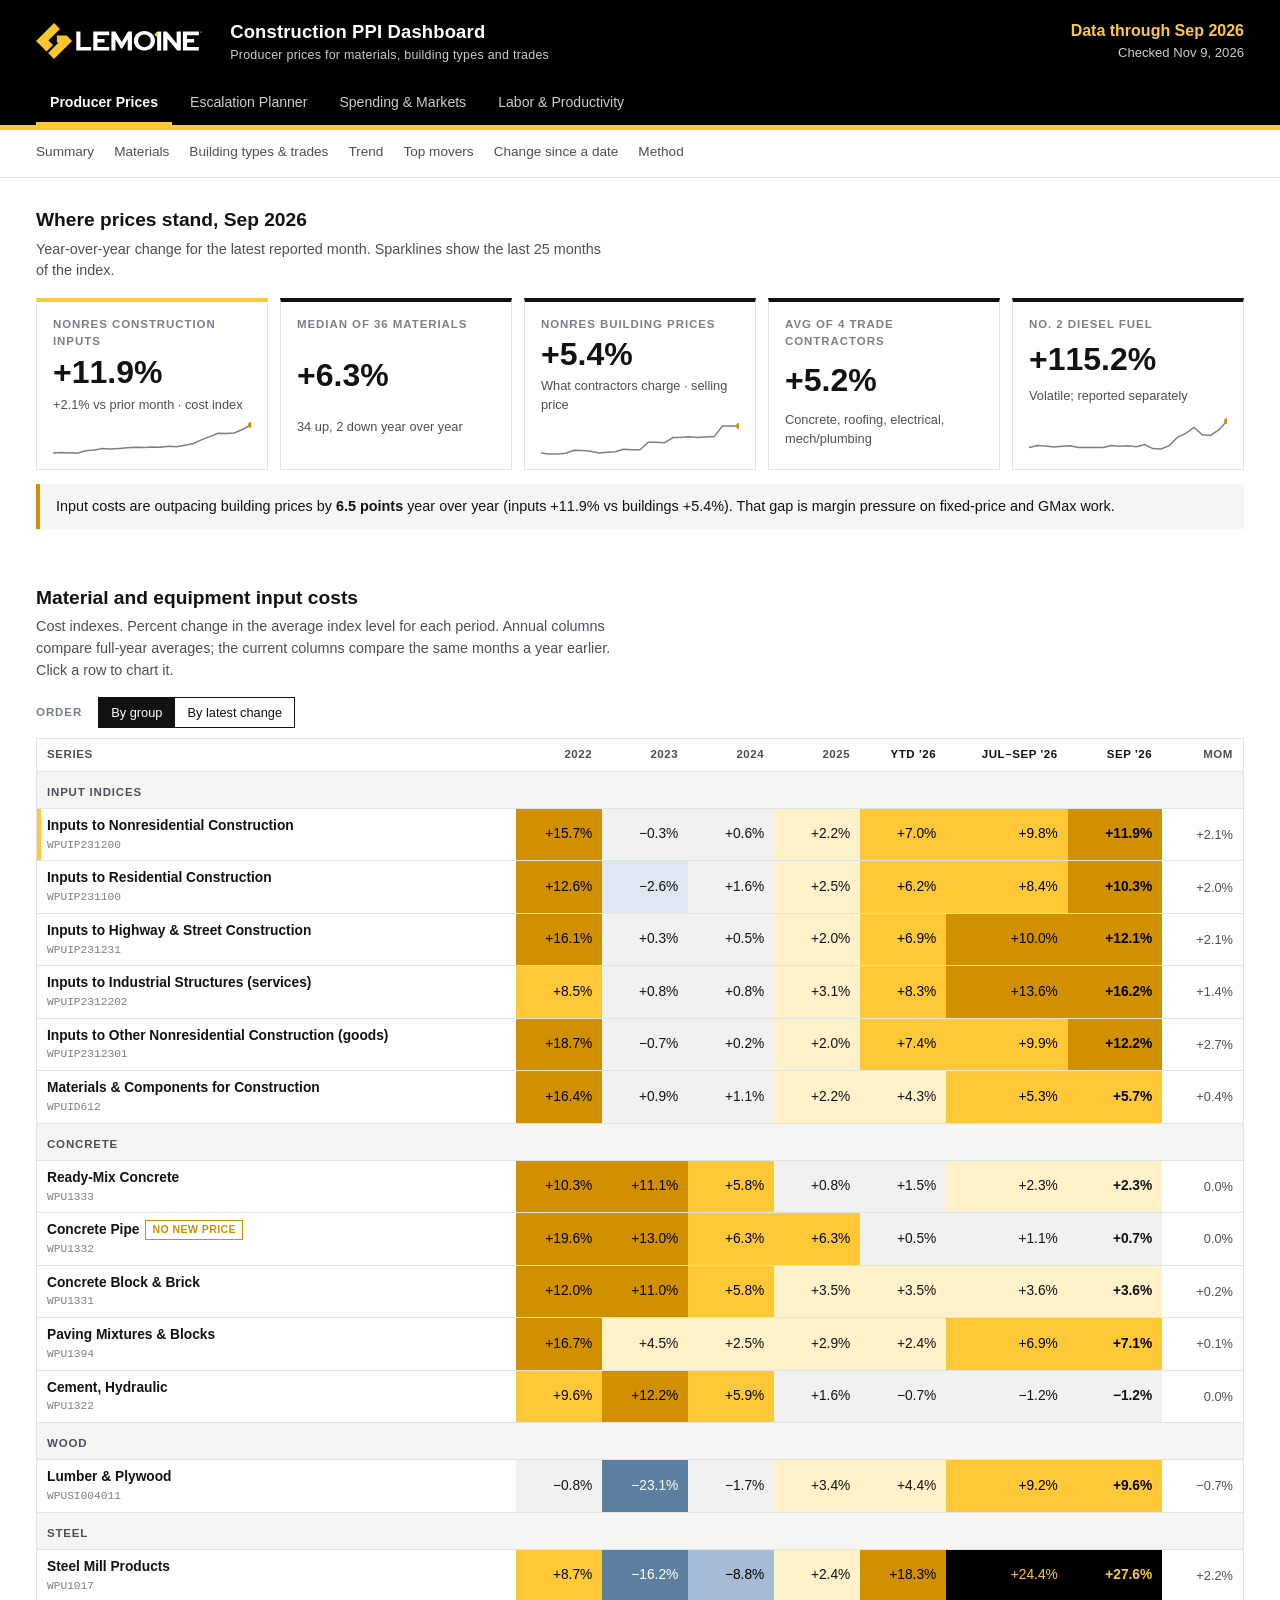
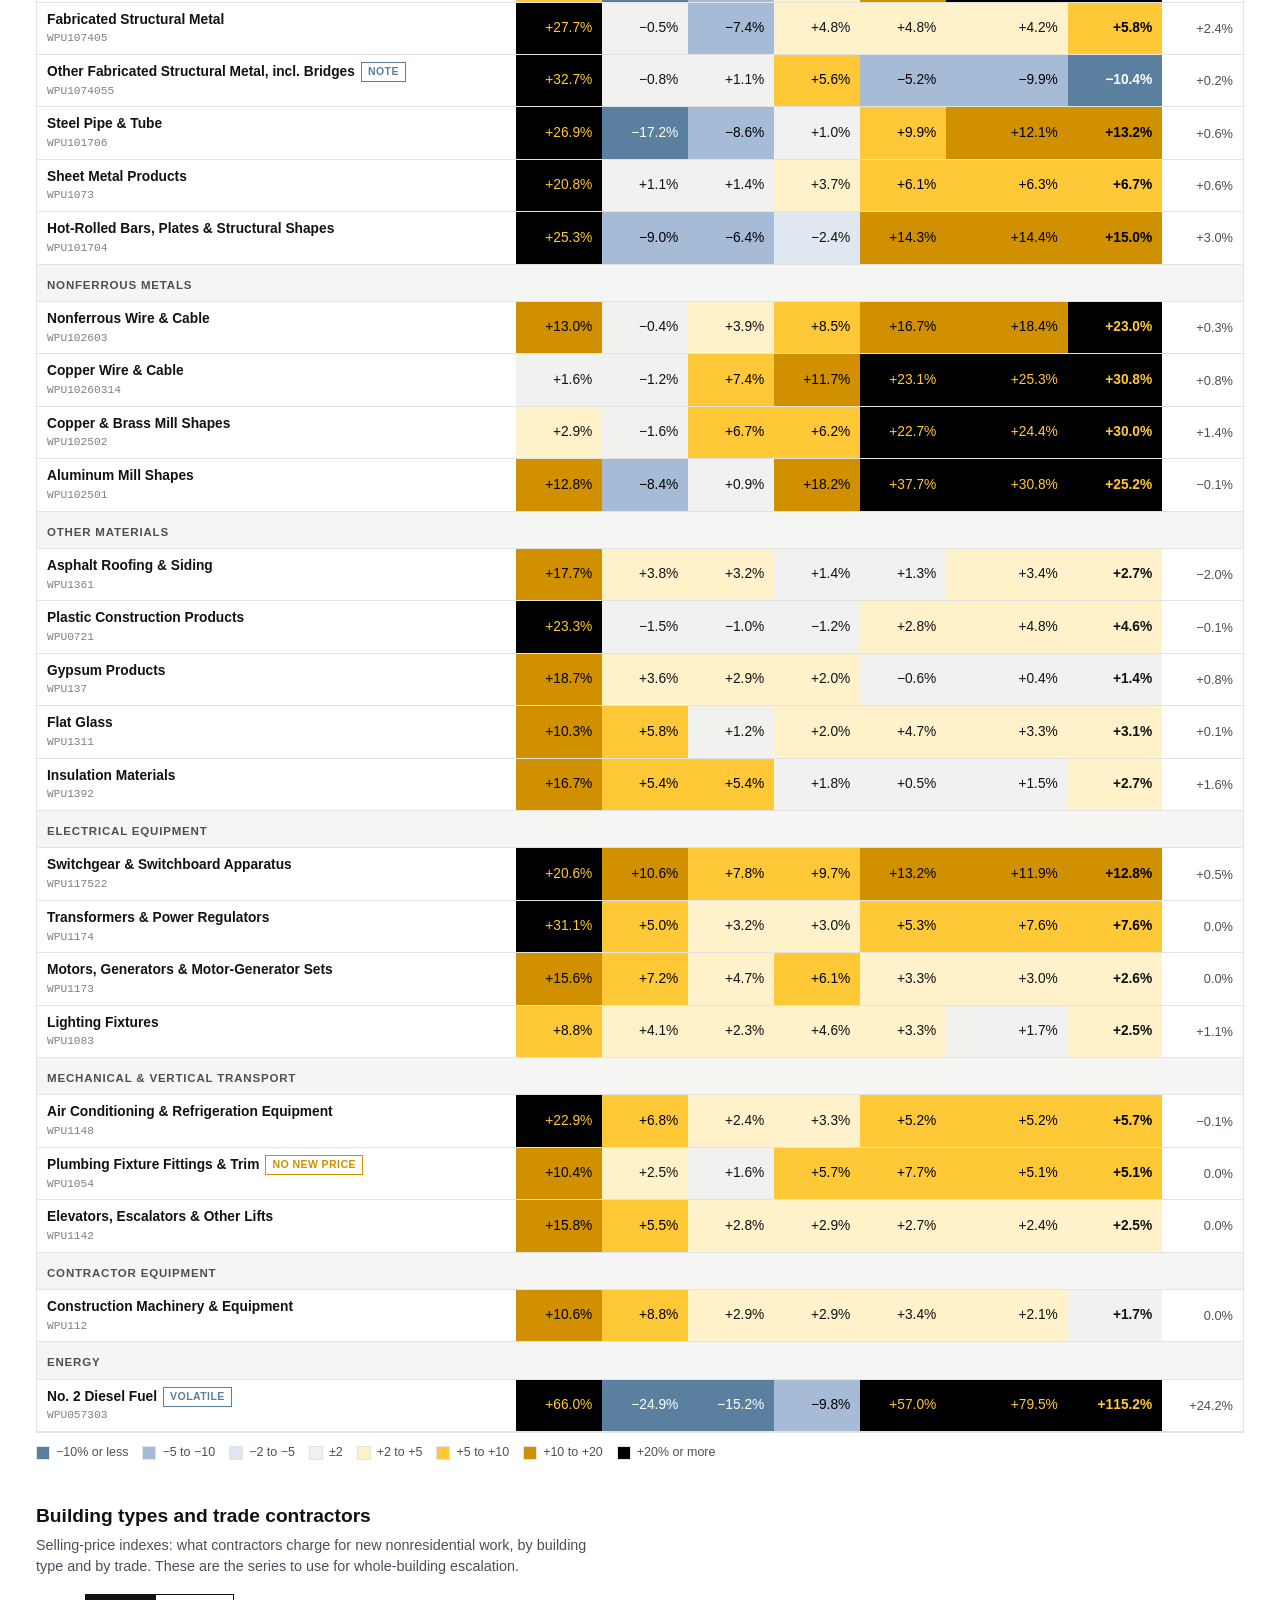
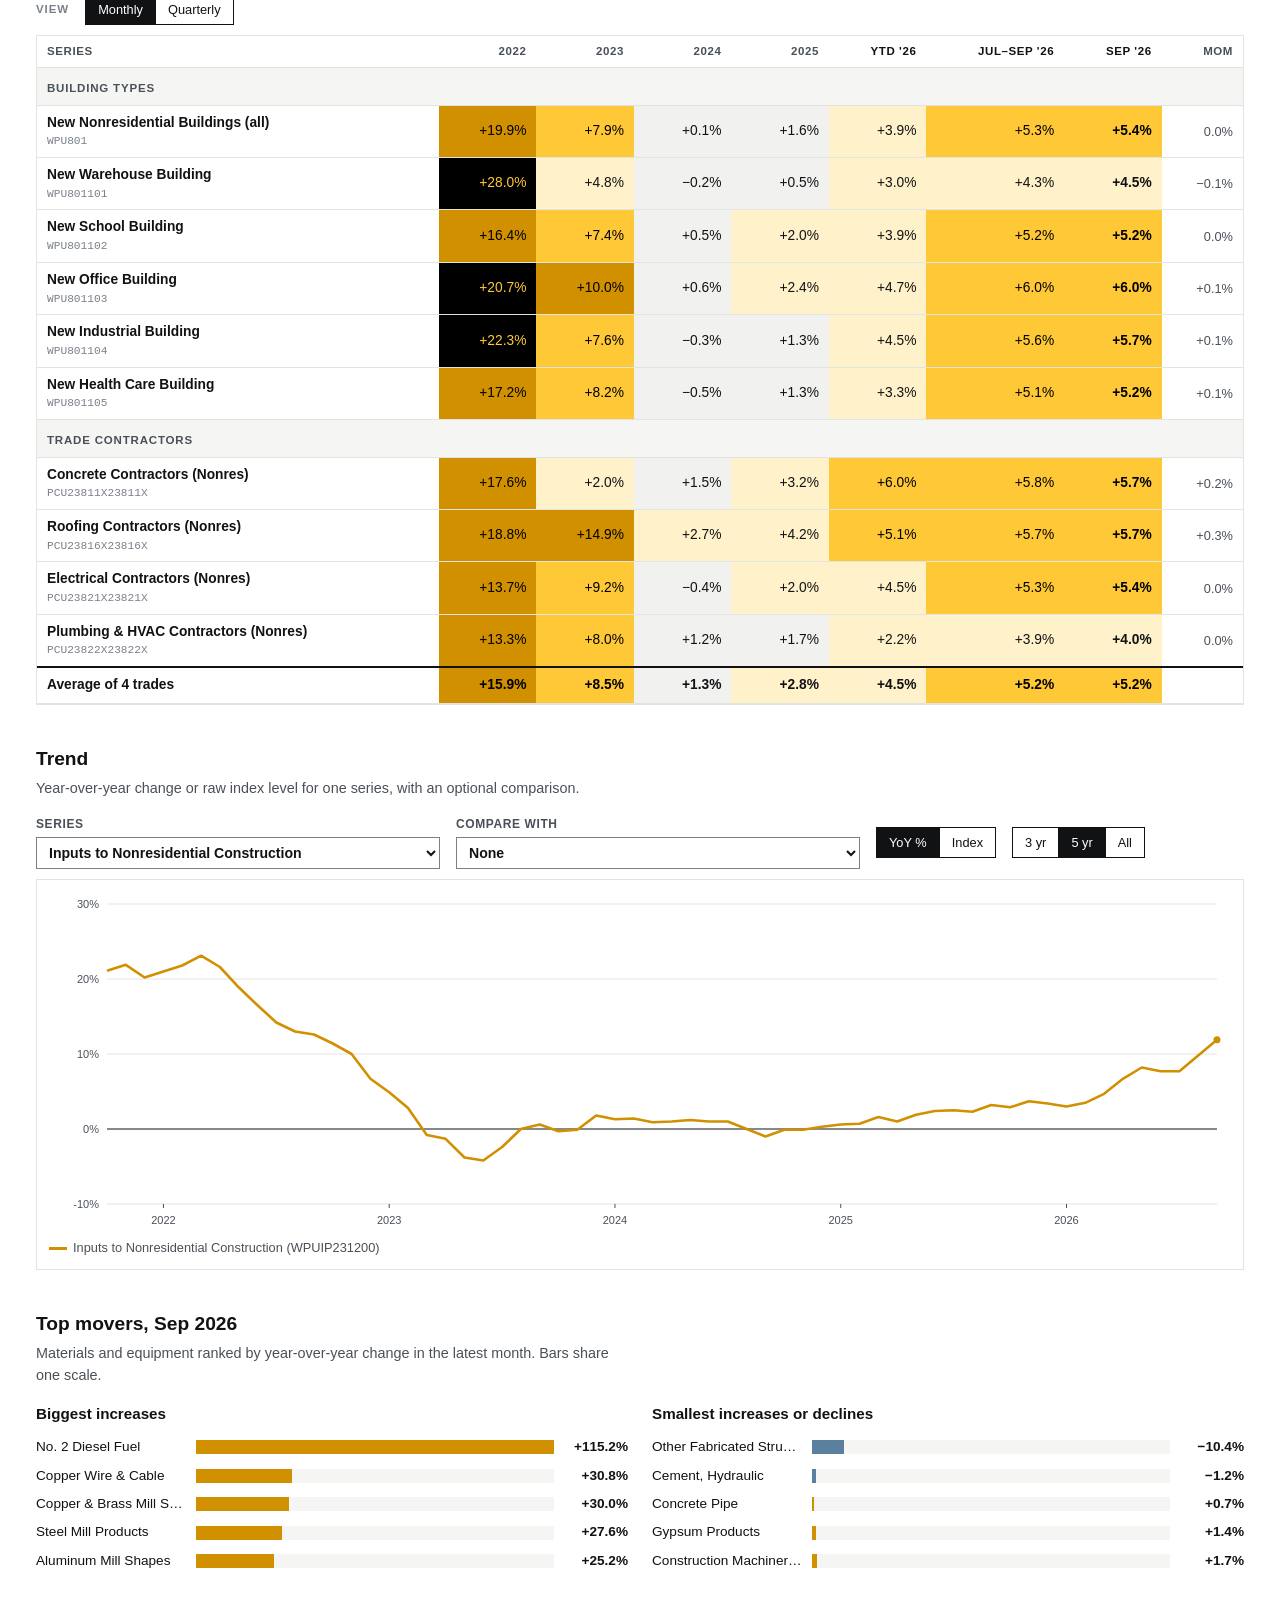
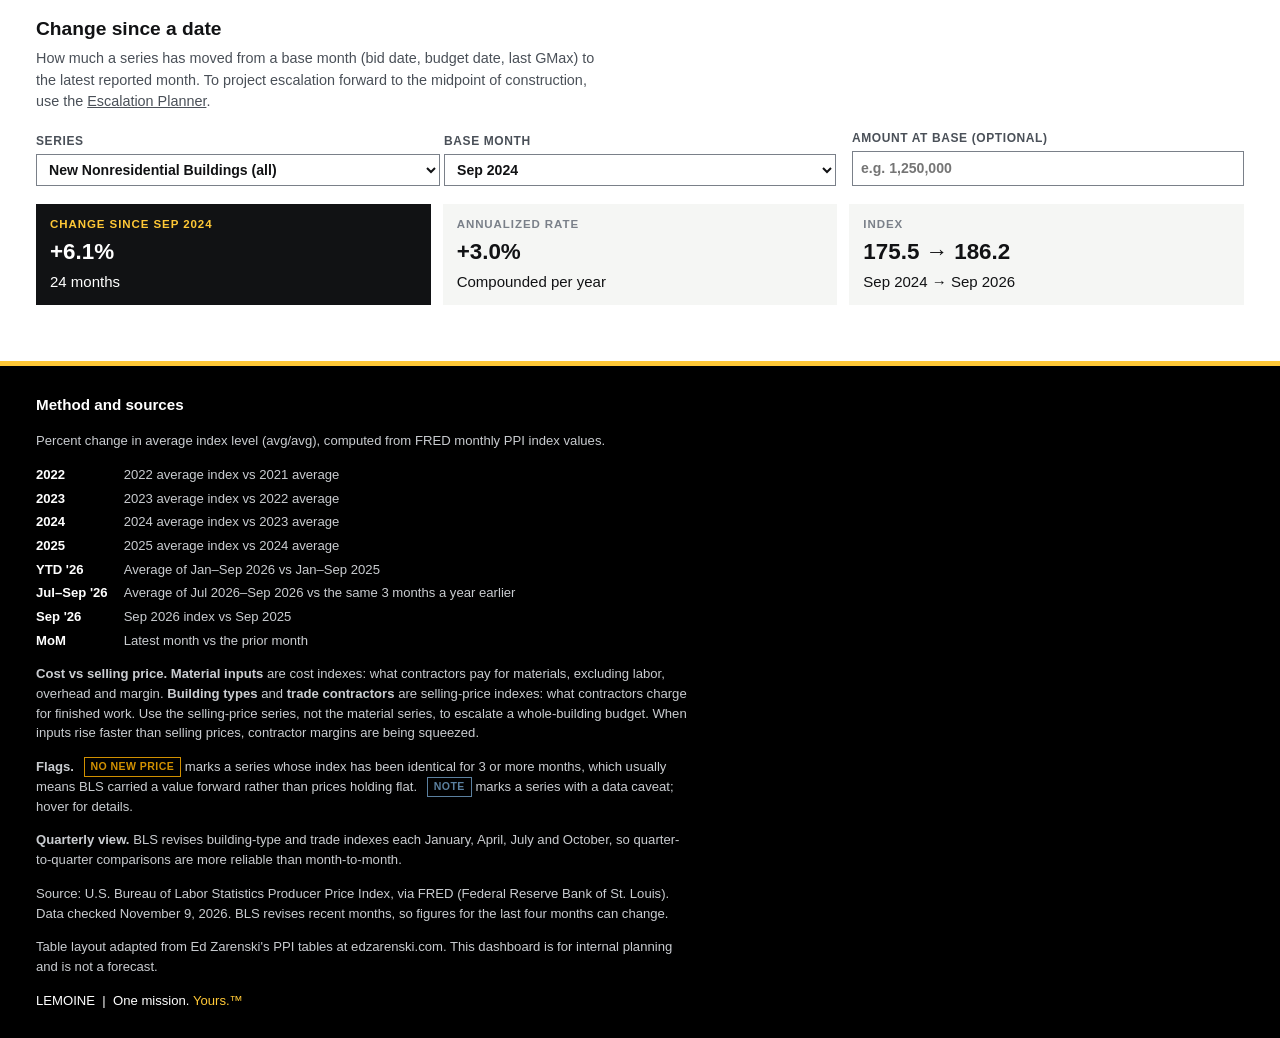
==== site/index.html @ c0b297d9 "Version shared assets so browsers load the fixed chart styles; measure charts from rendered size Co-" ====
<!doctype html>
<html lang="en">
<head>
<meta charset="utf-8">
<meta name="viewport" content="width=device-width, initial-scale=1, viewport-fit=cover">
<title>LEMOINE Construction PPI Dashboard</title>
<meta name="description" content="Producer Price Index tracking for construction materials, building types and trade contractors. Updated automatically from FRED.">
<link rel="stylesheet" href="assets/site.css?v=2">
</head>
<body>
<header class="band">
  <div class="wrap">
    <div class="brand">
      <img src="assets/logo-reversed.svg" alt="LEMOINE" onerror="this.remove()">
      <h1>Construction PPI Dashboard<small>Producer prices for materials, building types and trades</small></h1>
    </div>
    <div class="stamp" id="stamp"><strong>Loading data…</strong></div>
  </div>
</header>
<nav class="tabs" aria-label="Dashboards">
  <div class="wrap"><a href="./" aria-current="page">Producer Prices</a><a href="escalation.html">Escalation Planner</a><a href="spending.html">Spending &amp; Markets</a><a href="labor.html">Labor &amp; Productivity</a></div>
</nav>
<nav class="jump" aria-label="Sections">
  <div class="wrap">
    <a href="#summary">Summary</a><a href="#materials">Materials</a><a href="#buildings">Building types &amp; trades</a><a href="#trend-sec">Trend</a><a href="#movers">Top movers</a><a href="#escalation">Change since a date</a><a href="#method">Method</a>
  </div>
</nav>

<main>
  <div class="wrap" id="app">
    <p class="loading" id="loading">Loading the latest FRED data…</p>
  </div>
</main>

<footer id="method">
  <div class="wrap">
    <h2>Method and sources</h2>
    <p id="m-method"></p>
    <dl id="m-cols"></dl>
    <p><b>Cost vs selling price.</b> <b>Material inputs</b> are cost indexes: what contractors pay for materials, excluding labor, overhead and margin. <b>Building types</b> and <b>trade contractors</b> are selling-price indexes: what contractors charge for finished work. Use the selling-price series, not the material series, to escalate a whole-building budget. When inputs rise faster than selling prices, contractor margins are being squeezed.</p>
    <p><b>Flags.</b> <span class="flag">No new price</span> marks a series whose index has been identical for 3 or more months, which usually means BLS carried a value forward rather than prices holding flat. <span class="flag info">Note</span> marks a series with a data caveat; hover for details.</p>
    <p><b>Quarterly view.</b> BLS revises building-type and trade indexes each January, April, July and October, so quarter-to-quarter comparisons are more reliable than month-to-month.</p>
    <p id="m-source"></p>
    <p>Table layout adapted from Ed Zarenski's PPI tables at edzarenski.com. This dashboard is for internal planning and is not a forecast.</p>
    <p class="tagline">LEMOINE &nbsp;|&nbsp; One mission. <span>Yours.™</span></p>
  </div>
</footer>

<script src="assets/common.js?v=2"></script>
<script>
(() => {
  'use strict';
  const { $, esc, fmtPct, fmtIdx, fmtMonth, fmtMoney, cssVar, spark } = LD;
  const cellClass = (v) => v == null ? 'c-na' : v >= 20 ? 'c-u4' : v >= 10 ? 'c-u3' : v >= 5 ? 'c-u2' : v >= 2 ? 'c-u1' : v > -2 ? 'c-0' : v > -5 ? 'c-d1' : v > -10 ? 'c-d2' : 'c-d3';
  const fredUrl = (id) => `https://fred.stlouisfed.org/series/${encodeURIComponent(id)}`;

  let D, byId, state = { sort: 'group', bldView: 'monthly', a: 'WPUIP231200', b: '', mode: 'yoy', range: 60 };

  const yoySeries = (s) => s.history.map((v, i) => (i >= 12 && v != null && s.history[i - 12] != null) ? Math.round((v / s.history[i - 12] - 1) * 1000) / 10 : null);

  function flags(s) {
    let f = '';
    if (s.staleSince) f += `<span class="flag" title="Index unchanged since ${fmtMonth(s.staleSince)}">No new price</span>`;
    if (s.note) f += `<span class="flag info" title="${esc(s.note)}">Note</span>`;
    if (s.volatile) f += `<span class="flag info" title="Swings sharply from month to month. Read with care.">Volatile</span>`;
    return f;
  }

  function renderSummary() {
    const S = D.summary;
    const lead = byId.WPUIP231200, bldg = byId.WPU801, diesel = byId.WPU057303;
    const tile = (cls, eyebrow, val, sub, s) => `<div class="kpi ${cls}"><span class="eyebrow">${eyebrow}</span><span class="val num">${val}</span><span class="sub">${sub}</span>${s ? spark(s.history) : ''}</div>`;
    let html = `<section id="summary" aria-labelledby="h-sum"><h2 id="h-sum">Where prices stand, ${esc(D.dataMonthLabel)}</h2><p class="lede">Year-over-year change for the latest reported month. Sparklines show the last 25 months of the index.</p><div class="kpis">`;
    if (lead) html += tile('lead', 'Nonres construction inputs', fmtPct(lead.cols.latest), `${fmtPct(lead.mom)} vs prior month · cost index`, lead);
    html += tile('', `Median of ${S.materialCount} materials`, fmtPct(S.medianLatest), `${S.up} up, ${S.down} down year over year`);
    if (bldg) html += tile('', 'Nonres building prices', fmtPct(bldg.cols.latest), 'What contractors charge · selling price', bldg);
    if (D.tradeAvg) html += tile('', 'Avg of 4 trade contractors', fmtPct(D.tradeAvg.latest), 'Concrete, roofing, electrical, mech/plumbing');
    if (diesel) html += tile('', 'No. 2 diesel fuel', fmtPct(diesel.cols.latest), 'Volatile; reported separately', diesel);
    html += `</div>`;
    if (lead && bldg && lead.cols.latest != null && bldg.cols.latest != null) {
      const gap = Math.round((lead.cols.latest - bldg.cols.latest) * 10) / 10;
      html += `<p class="gap-note">Input costs are ${gap >= 0 ? 'outpacing' : 'trailing'} building prices by <b>${Math.abs(gap).toFixed(1)} points</b> year over year (inputs ${fmtPct(lead.cols.latest)} vs buildings ${fmtPct(bldg.cols.latest)}). ${gap >= 2 ? 'That gap is margin pressure on fixed-price and GMax work.' : gap <= -2 ? 'Contractor pricing is running ahead of input costs.' : 'The two are moving roughly together.'}</p>`;
    }
    return html + `</section>`;
  }

  function heatRows(list, opts = {}) {
    const cols = D.columns;
    let html = '', lastGroup = null;
    for (const s of list) {
      if (opts.groups && s.group !== lastGroup) { html += `<tr class="grp"><th colspan="${cols.length + 2}">${esc(s.group)}</th></tr>`; lastGroup = s.group; }
      html += `<tr class="row${state.a === s.id ? ' sel' : ''}" data-id="${esc(s.id)}" tabindex="0" title="Show ${esc(s.name)} in the trend chart"><td><span class="nm"><span class="t">${esc(s.name)}${flags(s)}</span><a class="id" href="${fredUrl(s.id)}" target="_blank" rel="noopener" title="${esc(s.title || 'View on FRED')}">${esc(s.id)}</a></span></td>`;
      for (const c of cols) { const v = s.cols[c.key]; html += `<td class="cell ${cellClass(v)}${c.key === 'latest' ? ' latest' : ''}">${fmtPct(v)}</td>`; }
      html += `<td class="mom">${fmtPct(s.mom)}</td></tr>`;
    }
    return html;
  }

  const heatHead = () => `<thead><tr><th scope="col">Series</th>${D.columns.map((c) => `<th scope="col" class="${c.group === 'Current' ? 'cur' : ''}" title="${esc(c.desc)}">${esc(c.label)}</th>`).join('')}<th scope="col" title="Latest month vs prior month">MoM</th></tr></thead>`;

  const legend = () => `<div class="legend" aria-label="Color key"><span><i class="c-d3"></i>−10% or less</span><span><i class="c-d2"></i>−5 to −10</span><span><i class="c-d1"></i>−2 to −5</span><span><i class="c-0"></i>±2</span><span><i class="c-u1"></i>+2 to +5</span><span><i class="c-u2"></i>+5 to +10</span><span><i class="c-u3"></i>+10 to +20</span><span><i class="c-u4"></i>+20% or more</span></div>`;

  function renderMaterials() {
    let list = D.series.filter((s) => s.kind === 'material');
    if (state.sort === 'latest') list = [...list].sort((a, b) => (b.cols.latest ?? -999) - (a.cols.latest ?? -999));
    return `<section id="materials" aria-labelledby="h-mat"><h2 id="h-mat">Material and equipment input costs</h2><p class="lede">Cost indexes. Percent change in the average index level for each period. Annual columns compare full-year averages; the current columns compare the same months a year earlier. Click a row to chart it.</p>
      <div class="toolbar"><span class="eyebrow">Order</span><div class="seg" role="group" aria-label="Row order"><button type="button" data-sort="group" aria-pressed="${state.sort === 'group'}">By group</button><button type="button" data-sort="latest" aria-pressed="${state.sort === 'latest'}">By latest change</button></div></div>
      <div class="tablebox"><table class="heat" id="t-mat">${heatHead()}<tbody>${heatRows(list, { groups: state.sort === 'group' })}</tbody></table></div>${legend()}</section>`;
  }

  // Quarterly: average index per complete calendar quarter; YoY vs same quarter a year earlier, plus latest QoQ.
  function quarters(s) {
    const out = {};
    D.months.forEach((m, i) => { const v = s.history[i]; if (v == null) return; const q = `${m.slice(0, 4)}-Q${Math.floor((+m.slice(5, 7) - 1) / 3) + 1}`; (out[q] ||= []).push(v); });
    const full = {}; for (const [q, arr] of Object.entries(out)) if (arr.length === 3) full[q] = arr.reduce((a, b) => a + b, 0) / 3;
    return full;
  }
  const prevQ = (q, n) => { let [y, k] = [+q.slice(0, 4), +q.slice(6)]; let t = y * 4 + (k - 1) - n; return `${Math.floor(t / 4)}-Q${(t % 4) + 1}`; };
  const qLabel = (q) => `Q${q.slice(6)} '${q.slice(2, 4)}`;
  const pct = (a, b) => a == null || b == null ? null : Math.round((a / b - 1) * 1000) / 10;

  function quarterTable(list) {
    const qs = list.map(quarters);
    const allQ = [...new Set(qs.flatMap((o) => Object.keys(o)))].sort();
    const shown = allQ.slice(-6);
    const lastQ = shown.at(-1);
    const rowVals = (o) => [...shown.map((q) => pct(o[q], o[prevQ(q, 4)])), pct(o[lastQ], o[prevQ(lastQ, 1)])];
    let html = `<thead><tr><th scope="col">Series</th>${shown.map((q) => `<th scope="col" title="Average of ${qLabel(q)} vs same quarter a year earlier">${qLabel(q)} YoY</th>`).join('')}<th scope="col" class="cur" title="${qLabel(lastQ)} vs prior quarter">${qLabel(lastQ)} QoQ</th></tr></thead><tbody>`;
    let lastGroup = null; const tradeRows = [];
    list.forEach((s, i) => {
      if (s.group !== lastGroup) { html += `<tr class="grp"><th colspan="${shown.length + 2}">${esc(s.group)}</th></tr>`; lastGroup = s.group; }
      const vals = rowVals(qs[i]); if (s.kind === 'trade') tradeRows.push(vals);
      html += `<tr class="row" data-id="${esc(s.id)}" tabindex="0"><td><span class="nm"><span class="t">${esc(s.name)}</span><span class="id">${esc(s.id)}</span></span></td>${vals.map((v, k) => `<td class="cell ${k === vals.length - 1 ? '' : cellClass(v)}${k === vals.length - 1 ? ' latest' : ''}">${fmtPct(v)}</td>`).join('')}</tr>`;
    });
    if (tradeRows.length === 4) {
      const avg = tradeRows[0].map((_, k) => tradeRows.some((r) => r[k] == null) ? null : Math.round(tradeRows.reduce((a, r) => a + r[k], 0) / 4 * 10) / 10);
      html += `<tr class="avg"><td>Average of 4 trades</td>${avg.map((v, k) => `<td class="cell ${k === avg.length - 1 ? '' : cellClass(v)}${k === avg.length - 1 ? ' latest' : ''}">${fmtPct(v)}</td>`).join('')}</tr>`;
    }
    return html + '</tbody>';
  }

  function renderBuildings() {
    const b = D.series.filter((s) => s.kind === 'building');
    const t = D.series.filter((s) => s.kind === 'trade');
    let body;
    if (state.bldView === 'quarterly') body = quarterTable([...b, ...t]);
    else {
      let avgRow = '';
      if (D.tradeAvg) avgRow = `<tr class="avg"><td>Average of 4 trades</td>${D.columns.map((c) => `<td class="cell ${cellClass(D.tradeAvg[c.key])}${c.key === 'latest' ? ' latest' : ''}">${fmtPct(D.tradeAvg[c.key])}</td>`).join('')}<td></td></tr>`;
      body = `${heatHead()}<tbody>${heatRows(b, { groups: true })}${heatRows(t, { groups: true })}${avgRow}</tbody>`;
    }
    return `<section id="buildings" aria-labelledby="h-bld"><h2 id="h-bld">Building types and trade contractors</h2><p class="lede">Selling-price indexes: what contractors charge for new nonresidential work, by building type and by trade. These are the series to use for whole-building escalation.</p>
      <div class="toolbar"><span class="eyebrow">View</span><div class="seg" role="group" aria-label="Period view"><button type="button" data-bview="monthly" aria-pressed="${state.bldView === 'monthly'}">Monthly</button><button type="button" data-bview="quarterly" aria-pressed="${state.bldView === 'quarterly'}">Quarterly</button></div></div>
      <div class="tablebox"><table class="heat" id="t-bld">${body}</table></div></section>`;
  }

  function seriesOptions(selected, allowNone) {
    const groups = {};
    for (const s of D.series) (groups[s.group] ||= []).push(s);
    let o = allowNone ? `<option value="">None</option>` : '';
    for (const [g, list] of Object.entries(groups)) o += `<optgroup label="${esc(g)}${list[0].kind === 'material' ? ' (cost only)' : ' (selling price)'}">${list.map((s) => `<option value="${esc(s.id)}"${s.id === selected ? ' selected' : ''}>${esc(s.name)}</option>`).join('')}</optgroup>`;
    return o;
  }

  function renderTrendShell() {
    return `<section id="trend-sec" aria-labelledby="h-tr"><h2 id="h-tr">Trend</h2><p class="lede">Year-over-year change or raw index level for one series, with an optional comparison.</p>
      <div class="toolbar">
        <label class="f">Series<select id="sel-a">${seriesOptions(state.a)}</select></label>
        <label class="f">Compare with<select id="sel-b">${seriesOptions(state.b, true)}</select></label>
        <div class="seg" role="group" aria-label="Measure"><button type="button" data-mode="yoy" aria-pressed="${state.mode === 'yoy'}">YoY %</button><button type="button" data-mode="index" aria-pressed="${state.mode === 'index'}">Index</button></div>
        <div class="seg" role="group" aria-label="Range"><button type="button" data-range="36" aria-pressed="${state.range === 36}">3 yr</button><button type="button" data-range="60" aria-pressed="${state.range === 60}">5 yr</button><button type="button" data-range="0" aria-pressed="${state.range === 0}">All</button></div>
      </div>
      <div class="chartbox"><svg id="trend" role="img" aria-label="Trend chart"></svg><div class="tip" id="tip"></div><div class="keyline" id="keyline"></div></div></section>`;
  }

  function drawTrend() {
    const svg = $('#trend'); if (!svg) return;
    const start = state.range ? Math.max(0, D.months.length - state.range) : 0;
    const pick = (id, color, width) => { const s = byId[id]; if (!s) return null; return { label: `${s.name} (${s.id})`, short: s.short, values: (state.mode === 'yoy' ? yoySeries(s) : s.history).slice(start), color, width }; };
    const lines = [pick(state.a, cssVar('--gold'), 2.6), state.b ? pick(state.b, cssVar('--midblue'), 2) : null].filter(Boolean);
    const f = state.mode === 'yoy' ? (v) => (v == null ? '–' : `${v}%`) : (v) => (v == null ? '–' : v);
    LD.lineChart(svg, { months: D.months.slice(start), lines, zero: state.mode === 'yoy', yFmt: f, tipFmt: state.mode === 'yoy' ? fmtPct : fmtIdx, keyEl: $('#keyline'), tipEl: $('#tip') });
  }

  function renderMovers() {
    const max = Math.max(...D.series.filter((s) => s.kind === 'material').map((s) => Math.abs(s.cols.latest ?? 0)), 1);
    const bars = (ids) => ids.map((id) => byId[id]).filter(Boolean).map((s) => { const v = s.cols.latest; const w = Math.abs(v) / max * 100; const col = v >= 0 ? 'var(--gold)' : 'var(--midblue)';
      return `<div class="bar" data-id="${esc(s.id)}" title="Show ${esc(s.name)} in the trend chart"><span class="lab">${esc(s.name)}</span><span class="track"><span class="fill" style="width:${w.toFixed(1)}%;background:${col}"></span></span><span class="v">${fmtPct(v)}</span></div>`; }).join('');
    return `<section id="movers" aria-labelledby="h-mv"><h2 id="h-mv">Top movers, ${esc(D.dataMonthLabel)}</h2><p class="lede">Materials and equipment ranked by year-over-year change in the latest month. Bars share one scale.</p>
      <div class="movers"><div class="mv"><h3>Biggest increases</h3>${bars(D.summary.gainers)}</div><div class="mv"><h3>Smallest increases or declines</h3>${bars(D.summary.decliners)}</div></div></section>`;
  }

  function renderCalcShell() {
    return `<section id="escalation" aria-labelledby="h-esc"><h2 id="h-esc">Change since a date</h2><p class="lede">How much a series has moved from a base month (bid date, budget date, last GMax) to the latest reported month. To project escalation forward to the midpoint of construction, use the <a href="escalation.html">Escalation Planner</a>.</p>
      <div class="calc">
        <label class="f">Series<select id="c-series">${seriesOptions('WPU801')}</select></label>
        <label class="f">Base month<select id="c-base"></select></label>
        <label class="f">Amount at base (optional)<input type="text" id="c-amt" inputmode="decimal" placeholder="e.g. 1,250,000" autocomplete="off"></label>
      </div>
      <div class="calc-out" id="c-out" aria-live="polite"></div></section>`;
  }

  function fillBase(keep) {
    const s = byId[$('#c-series').value]; const sel = $('#c-base');
    const opts = D.months.map((m, i) => [m, s.history[i]]).filter(([, v]) => v != null);
    const def = keep && opts.some(([m]) => m === keep) ? keep : (opts[Math.max(0, opts.length - 25)] || opts[0])[0];
    sel.innerHTML = opts.slice(0, -1).reverse().map(([m]) => `<option value="${m}"${m === def ? ' selected' : ''}>${fmtMonth(m)}</option>`).join('');
  }

  function calc() {
    const s = byId[$('#c-series').value]; const base = $('#c-base').value; if (!s || !base) return;
    const bi = D.months.indexOf(base); const bv = s.history[bi];
    let li = s.history.length - 1; while (li > 0 && s.history[li] == null) li--;
    const lv = s.history[li]; const n = li - bi;
    const ch = (lv / bv - 1) * 100; const ann = n > 0 ? (Math.pow(lv / bv, 12 / n) - 1) * 100 : null;
    const amt = parseFloat(($('#c-amt').value || '').replace(/[^0-9.]/g, ''));
    let html = `<div class="hero"><span class="eyebrow">Change since ${fmtMonth(base)}</span><b>${fmtPct(Math.round(ch * 10) / 10)}</b><span>${n} months</span></div>`;
    html += `<div><span class="eyebrow">Annualized rate</span><b>${ann == null ? '–' : fmtPct(Math.round(ann * 10) / 10)}</b><span>Compounded per year</span></div>`;
    html += `<div><span class="eyebrow">Index</span><b>${fmtIdx(bv)} → ${fmtIdx(lv)}</b><span>${fmtMonth(base)} → ${fmtMonth(D.months[li])}</span></div>`;
    if (!isNaN(amt) && amt > 0) html += `<div><span class="eyebrow">Escalated amount</span><b>${fmtMoney(amt * lv / bv)}</b><span>${fmtMoney(amt * lv / bv - amt)} change on ${fmtMoney(amt)}</span></div>`;
    if (s.kind === 'material') html += `<div><span class="eyebrow">Cost index</span><b style="font-size:1rem">Material cost only</b><span>Excludes labor, overhead and margin. Use a building type for whole-building escalation.</span></div>`;
    if (s.staleSince) html += `<div><span class="eyebrow">Caution</span><b style="font-size:1rem">No new price since ${fmtMonth(s.staleSince)}</b><span>Result may understate the change.</span></div>`;
    $('#c-out').innerHTML = html;
  }

  function selectSeries(id) {
    state.a = id; $('#sel-a').value = id; drawTrend();
    document.querySelectorAll('tr.row').forEach((r) => r.classList.toggle('sel', r.dataset.id === id));
  }

  function wire() {
    document.addEventListener('click', (e) => {
      if (e.target.closest('a')) return;
      const sortBtn = e.target.closest('[data-sort]');
      if (sortBtn) { state.sort = sortBtn.dataset.sort; $('#materials').outerHTML = renderMaterials(); return; }
      const bv = e.target.closest('[data-bview]');
      if (bv) { state.bldView = bv.dataset.bview; $('#buildings').outerHTML = renderBuildings(); return; }
      const modeBtn = e.target.closest('[data-mode]');
      if (modeBtn) { state.mode = modeBtn.dataset.mode; modeBtn.parentElement.querySelectorAll('button').forEach((b) => b.setAttribute('aria-pressed', b === modeBtn)); drawTrend(); return; }
      const rangeBtn = e.target.closest('[data-range]');
      if (rangeBtn) { state.range = +rangeBtn.dataset.range; rangeBtn.parentElement.querySelectorAll('button').forEach((b) => b.setAttribute('aria-pressed', b === rangeBtn)); drawTrend(); return; }
      const row = e.target.closest('[data-id]');
      if (row) selectSeries(row.dataset.id);
    });
    document.addEventListener('keydown', (e) => { const row = e.target.closest?.('tr.row'); if (row && (e.key === 'Enter' || e.key === ' ')) { e.preventDefault(); selectSeries(row.dataset.id); } });
    $('#sel-a').addEventListener('change', (e) => selectSeries(e.target.value));
    $('#sel-b').addEventListener('change', (e) => { state.b = e.target.value; drawTrend(); });
    $('#c-series').addEventListener('change', () => { fillBase($('#c-base').value); calc(); });
    $('#c-base').addEventListener('change', calc);
    $('#c-amt').addEventListener('input', calc);
    LD.onRedraw(() => { $('#summary').outerHTML = renderSummary(); drawTrend(); });
  }

  function renderFooter() {
    $('#m-method').textContent = D.method;
    $('#m-cols').innerHTML = D.columns.map((c) => `<dt>${esc(c.label)}</dt><dd>${esc(c.desc)}</dd>`).join('') + `<dt>MoM</dt><dd>Latest month vs the prior month</dd>`;
    const up = new Date(D.generatedAt);
    $('#m-source').innerHTML = `Source: ${esc(D.source)} Data checked ${up.toLocaleDateString('en-US', { month: 'long', day: 'numeric', year: 'numeric' })}. BLS revises recent months, so figures for the last four months can change.${D.failedSeries?.length ? ` Not refreshed on the last run: ${D.failedSeries.map(esc).join(', ')}.` : ''}`;
  }

  LD.loadJSON('data.json').then((data) => {
    D = data; byId = Object.fromEntries(D.series.map((s) => [s.id, s]));
    if (!byId[state.a]) state.a = D.series[0].id;
    LD.setStamp(D.dataMonthLabel, D.generatedAt);
    $('#app').innerHTML = renderSummary() + renderMaterials() + renderBuildings() + renderTrendShell() + renderMovers() + renderCalcShell();
    renderFooter(); wire(); drawTrend(); fillBase(); calc();
  }).catch((err) => {
    $('#loading').textContent = `The data file could not be loaded (${err.message}). Try again in a minute; if it persists, check the latest GitHub Actions run.`;
    $('#stamp').innerHTML = '<strong>Data unavailable</strong>';
  });
})();
</script>
</body>
</html>
---- site/assets/site.css ----
/* LEMOINE Construction Dashboards: shared styles. Layout: black brand band with page tabs, then summary, tables, tools. */
:root {
  --yellow: #FFC836;
  --gold: #D19000;
  --navy: #003B5E;
  --midblue: #5B809F;
  --ltblue: #A6BCD6;
  --ink: #111214;
  --ink-2: #4a5058;
  --ink-3: #7a8089;
  --paper: #ffffff;
  --paper-2: #f5f6f4;
  --rule: #e2e4e1;
  --band: #000000;
  --band-ink: #ffffff;
  --cell-0: #f1f2ef;
  --up-1: #fff1c9;
  --up-2: #FFC836;
  --up-3: #D19000;
  --up-4: #000000;
  --up-4-ink: #FFC836;
  --dn-1: #dfe7f0;
  --dn-2: #A6BCD6;
  --dn-3: #5B809F;
  --focus: #003B5E;
  --up-text: #8a5f00;
  --dn-text: #003B5E;
  --font: Aptos, "Segoe UI", Arial, Helvetica, sans-serif;
  --mono: "Cascadia Mono", Consolas, "SF Mono", Menlo, monospace;
  color-scheme: light;
}
@media (prefers-color-scheme: dark) {
  :root {
    --ink: #eceeea;
    --ink-2: #b4b9bf;
    --ink-3: #8a9097;
    --paper: #121314;
    --paper-2: #1b1d1f;
    --rule: #2c2f33;
    --band: #000000;
    --cell-0: #222528;
    --up-1: #4a3d14;
    --up-2: #a37a10;
    --up-3: #D19000;
    --up-4: #FFC836;
    --up-4-ink: #000000;
    --dn-1: #1f2d3a;
    --dn-2: #33536f;
    --dn-3: #5B809F;
    --focus: #A6BCD6;
    --up-text: #FFC836;
    --dn-text: #A6BCD6;
    color-scheme: dark;
  }
}
* { box-sizing: border-box; }
html, body { margin: 0; }
body { background: var(--paper); color: var(--ink); font: 15px/1.5 var(--font); -webkit-font-smoothing: antialiased; }
.wrap { max-width: 1240px; margin: 0 auto; padding-left: max(16px, env(safe-area-inset-left, 0px)); padding-right: max(16px, env(safe-area-inset-right, 0px)); }
a { color: inherit; }
:focus-visible { outline: 2px solid var(--focus); outline-offset: 2px; }
.num { font-variant-numeric: tabular-nums; }

/* Brand band */
header.band { background: var(--band); color: var(--band-ink); border-bottom: 5px solid var(--yellow); }
header .wrap { display: flex; flex-wrap: wrap; align-items: center; justify-content: space-between; gap: 16px; padding-block: 18px; }
.brand { display: flex; align-items: center; gap: 28px; min-width: 0; }
.brand img { height: 36px; width: auto; display: block; flex: none; }
.brand h1 { margin: 0; font-size: 1.15rem; font-weight: 600; letter-spacing: .01em; }
.brand h1 small { display: block; font-size: .78rem; font-weight: 400; color: #c9ccd0; letter-spacing: .02em; }
.stamp { text-align: right; font-size: .82rem; color: #c9ccd0; }
.stamp strong { display: block; color: var(--yellow); font-size: 1rem; font-weight: 600; }

nav.jump { border-bottom: 1px solid var(--rule); background: var(--paper); }
nav.jump .wrap { display: flex; gap: 4px 20px; flex-wrap: wrap; padding-block: 10px; font-size: .85rem; }
nav.jump a { text-decoration: none; color: var(--ink-2); padding: 2px 0; border-bottom: 2px solid transparent; }
nav.jump a:hover { color: var(--ink); border-bottom-color: var(--yellow); }

main .wrap { display: grid; grid-template-columns: minmax(0, 1fr); gap: 40px; padding-block: 28px 56px; }
main section { min-width: 0; }
section > h2 { font-size: 1.2rem; margin: 0 0 4px; text-wrap: balance; }
.lede { margin: 0 0 16px; color: var(--ink-2); font-size: .9rem; max-width: 72ch; }
.eyebrow { font-size: .72rem; text-transform: uppercase; letter-spacing: .08em; color: var(--ink-3); font-weight: 600; }

/* KPI row */
.kpis { display: grid; grid-template-columns: repeat(auto-fit, minmax(210px, 1fr)); gap: 12px; }
.kpi { border: 1px solid var(--rule); border-top: 4px solid var(--ink); padding: 14px 16px 12px; display: grid; gap: 4px; background: var(--paper); min-width: 0; }
.kpi.lead { border-top-color: var(--yellow); }
.kpi .val { font-size: 2rem; font-weight: 700; line-height: 1.1; }
.kpi .sub { font-size: .8rem; color: var(--ink-2); }
.kpi svg { width: 100%; height: 34px; display: block; margin-top: 4px; }
.gap-note { margin-top: 14px; padding: 12px 16px; background: var(--paper-2); border-left: 4px solid var(--gold); font-size: .9rem; }
.gap-note b { font-variant-numeric: tabular-nums; }

/* Heatmap tables */
.tablebox { overflow-x: auto; border: 1px solid var(--rule); }
table.heat { border-collapse: collapse; width: 100%; min-width: 820px; font-size: .86rem; }
.heat th, .heat td { padding: 7px 10px; text-align: right; white-space: nowrap; border-bottom: 1px solid var(--rule); }
.heat thead th { position: sticky; top: 0; background: var(--paper); font-size: .72rem; text-transform: uppercase; letter-spacing: .05em; color: var(--ink-2); font-weight: 600; vertical-align: bottom; }
.heat thead th.cur { color: var(--ink); }
.heat th:first-child, .heat td:first-child { text-align: left; position: sticky; left: 0; background: var(--paper); z-index: 1; }
.heat tr.grp th { text-align: left; background: var(--paper-2); font-size: .72rem; text-transform: uppercase; letter-spacing: .07em; color: var(--ink-2); padding-top: 12px; }
.heat tbody tr.row { cursor: pointer; }
.heat tbody tr.row:hover td:first-child, .heat tbody tr.row.sel td:first-child { box-shadow: inset 4px 0 0 var(--yellow); }
.heat td.cell { font-variant-numeric: tabular-nums; min-width: 68px; }
.heat td.cell.latest { font-weight: 700; }
.heat td.mom { color: var(--ink-2); font-variant-numeric: tabular-nums; font-size: .8rem; }
.heat tr.avg td { font-weight: 700; border-top: 2px solid var(--ink); }
.nm { display: flex; flex-direction: column; }
.nm .t { font-weight: 600; }
.nm .id { font-family: var(--mono); font-size: .7rem; color: var(--ink-3); text-decoration: none; }
.nm .id:hover { text-decoration: underline; }
.flag { display: inline-block; margin-left: 6px; font-size: .66rem; font-weight: 700; letter-spacing: .04em; text-transform: uppercase; padding: 1px 6px; border: 1px solid currentColor; color: var(--gold); vertical-align: 1px; }
.flag.info { color: var(--midblue); }
.c-0 { background: var(--cell-0); }
.c-u1 { background: var(--up-1); }
.c-u2 { background: var(--up-2); color: #000; }
.c-u3 { background: var(--up-3); color: #000; }
.c-u4 { background: var(--up-4); color: var(--up-4-ink); }
.c-d1 { background: var(--dn-1); }
.c-d2 { background: var(--dn-2); color: #000; }
.c-d3 { background: var(--dn-3); color: #fff; }
.c-na { color: var(--ink-3); }
.legend { display: flex; flex-wrap: wrap; align-items: center; gap: 6px 14px; margin-top: 10px; font-size: .78rem; color: var(--ink-2); }
.legend span { display: inline-flex; align-items: center; gap: 6px; }
.legend i { width: 14px; height: 14px; display: inline-block; border: 1px solid var(--rule); }
.toolbar { display: flex; flex-wrap: wrap; gap: 8px 16px; align-items: center; margin-bottom: 10px; font-size: .85rem; }

/* Controls */
.seg { display: inline-flex; border: 1px solid var(--ink); }
.seg button { font: inherit; font-size: .8rem; padding: 5px 12px; border: 0; background: var(--paper); color: var(--ink); cursor: pointer; }
.seg button + button { border-left: 1px solid var(--ink); }
.seg button[aria-pressed="true"] { background: var(--ink); color: var(--paper); }
select, input[type="text"] { font: inherit; font-size: .88rem; padding: 6px 8px; border: 1px solid var(--ink-3); background: var(--paper); color: var(--ink); max-width: 100%; }
label.f { display: grid; gap: 4px; font-size: .75rem; text-transform: uppercase; letter-spacing: .05em; color: var(--ink-2); font-weight: 600; min-width: 0; }

/* Trend chart */
.chartbox { border: 1px solid var(--rule); padding: 12px; position: relative; }
.chartbox svg { width: 100%; height: 340px; display: block; }
.tip { position: absolute; pointer-events: none; background: var(--ink); color: var(--paper); font-size: .78rem; padding: 6px 8px; white-space: nowrap; display: none; }
.keyline { display: flex; flex-wrap: wrap; gap: 4px 16px; font-size: .8rem; color: var(--ink-2); margin-top: 6px; }
.keyline i { display: inline-block; width: 18px; height: 3px; vertical-align: middle; margin-right: 6px; }

/* Movers */
.movers { display: grid; grid-template-columns: repeat(auto-fit, minmax(300px, 1fr)); gap: 24px; }
.mv h3 { font-size: .95rem; margin: 0 0 8px; }
.bar { display: grid; grid-template-columns: minmax(0, 150px) 1fr 64px; align-items: center; gap: 10px; font-size: .85rem; padding: 4px 0; cursor: pointer; }
.bar .track { height: 14px; background: var(--paper-2); position: relative; }
.bar .fill { position: absolute; top: 0; bottom: 0; left: 0; }
.bar .v { text-align: right; font-weight: 700; font-variant-numeric: tabular-nums; }
.bar .lab { overflow: hidden; text-overflow: ellipsis; white-space: nowrap; }

/* Escalation */
.calc { display: grid; grid-template-columns: repeat(auto-fit, minmax(200px, 1fr)); gap: 16px; align-items: end; }
.calc-out { margin-top: 18px; display: grid; grid-template-columns: repeat(auto-fit, minmax(170px, 1fr)); gap: 12px; }
.calc-out div { background: var(--paper-2); padding: 12px 14px; display: grid; gap: 2px; }
.calc-out b { font-size: 1.4rem; font-variant-numeric: tabular-nums; }
.calc-out .hero { background: var(--ink); color: var(--paper); }
.calc-out .hero .eyebrow { color: var(--yellow); }

/* Footer */
footer { border-top: 5px solid var(--yellow); background: var(--band); color: #c9ccd0; font-size: .82rem; }
footer .wrap { padding-block: 28px; display: grid; gap: 14px; }
footer h2 { color: #fff; font-size: .95rem; margin: 0; }
footer dl { display: grid; grid-template-columns: max-content 1fr; gap: 4px 16px; margin: 0; }
footer dt { color: #fff; font-weight: 600; }
footer dd { margin: 0; }
footer p { margin: 0; max-width: 90ch; }
.tagline { color: #fff; }
.tagline span { color: var(--yellow); }

.loading { padding: 40px 0; color: var(--ink-2); }
@media (max-width: 640px) {
  .kpi .val { font-size: 1.6rem; }
  .stamp { text-align: left; }
  footer dl { grid-template-columns: 1fr; }
  .chartbox svg { height: 260px; }
}
@media (prefers-reduced-motion: reduce) { * { transition: none !important; } }

/* Page tabs */
nav.jump .wrap { gap: 2px 4px; padding-block: 0; }
nav.tabs { background: var(--band); }
nav.tabs .wrap { display: flex; flex-wrap: wrap; gap: 0 4px; }
nav.tabs a { color: #c9ccd0; text-decoration: none; font-size: .88rem; padding: 10px 14px 9px; border-bottom: 3px solid transparent; }
nav.tabs a:hover { color: #fff; }
nav.tabs a[aria-current="page"] { color: #fff; border-bottom-color: var(--yellow); font-weight: 600; }
header.band { border-bottom: 0; }
nav.tabs { border-bottom: 5px solid var(--yellow); }
nav.jump .wrap { padding-block: 10px; gap: 4px 20px; }

/* Shared bits for new pages */
.note { padding: 12px 16px; background: var(--paper-2); border-left: 4px solid var(--midblue); font-size: .9rem; max-width: 90ch; }
.note.warn { border-left-color: var(--gold); }
.note b { font-variant-numeric: tabular-nums; }
.grid2 { display: grid; grid-template-columns: repeat(auto-fit, minmax(320px, 1fr)); gap: 24px; }
table.plain { border-collapse: collapse; width: 100%; font-size: .86rem; }
.plain th, .plain td { padding: 7px 10px; border-bottom: 1px solid var(--rule); text-align: right; white-space: nowrap; font-variant-numeric: tabular-nums; }
.plain th:first-child, .plain td:first-child { text-align: left; white-space: normal; }
.plain thead th { font-size: .72rem; text-transform: uppercase; letter-spacing: .05em; color: var(--ink-2); font-weight: 600; vertical-align: bottom; }
.plain tr.grp th { text-align: left; background: var(--paper-2); font-size: .72rem; text-transform: uppercase; letter-spacing: .07em; color: var(--ink-2); padding-top: 12px; }
.plain tr.total td { font-weight: 700; }
.plain tr.click { cursor: pointer; }
.plain tr.click:hover td:first-child, .plain tr.click.sel td:first-child { box-shadow: inset 4px 0 0 var(--yellow); }
.pos { color: var(--up-text); } .neg { color: var(--dn-text); }
.sub-id { display: block; font-family: var(--mono); font-size: .7rem; color: var(--ink-3); }
.form-row { display: grid; grid-template-columns: repeat(auto-fit, minmax(190px, 1fr)); gap: 16px; align-items: end; }
input[type="month"], input[type="number"] { font: inherit; font-size: .88rem; padding: 6px 8px; border: 1px solid var(--ink-3); background: var(--paper); color: var(--ink); max-width: 100%; }
.radio { display: flex; flex-wrap: wrap; gap: 6px 16px; font-size: .88rem; }
.radio label { display: inline-flex; gap: 6px; align-items: center; cursor: pointer; }
.timeline { position: relative; height: 54px; margin: 18px 0 6px; }
.timeline .bar { position: absolute; top: 18px; height: 14px; background: var(--ink); display: block; padding: 0; }
.timeline .mark { position: absolute; top: 6px; width: 2px; height: 38px; background: var(--gold); }
.timeline .lbl { position: absolute; top: 40px; font-size: .72rem; color: var(--ink-2); white-space: nowrap; transform: translateX(-50%); }
.timeline .lbl.top { top: -8px; }
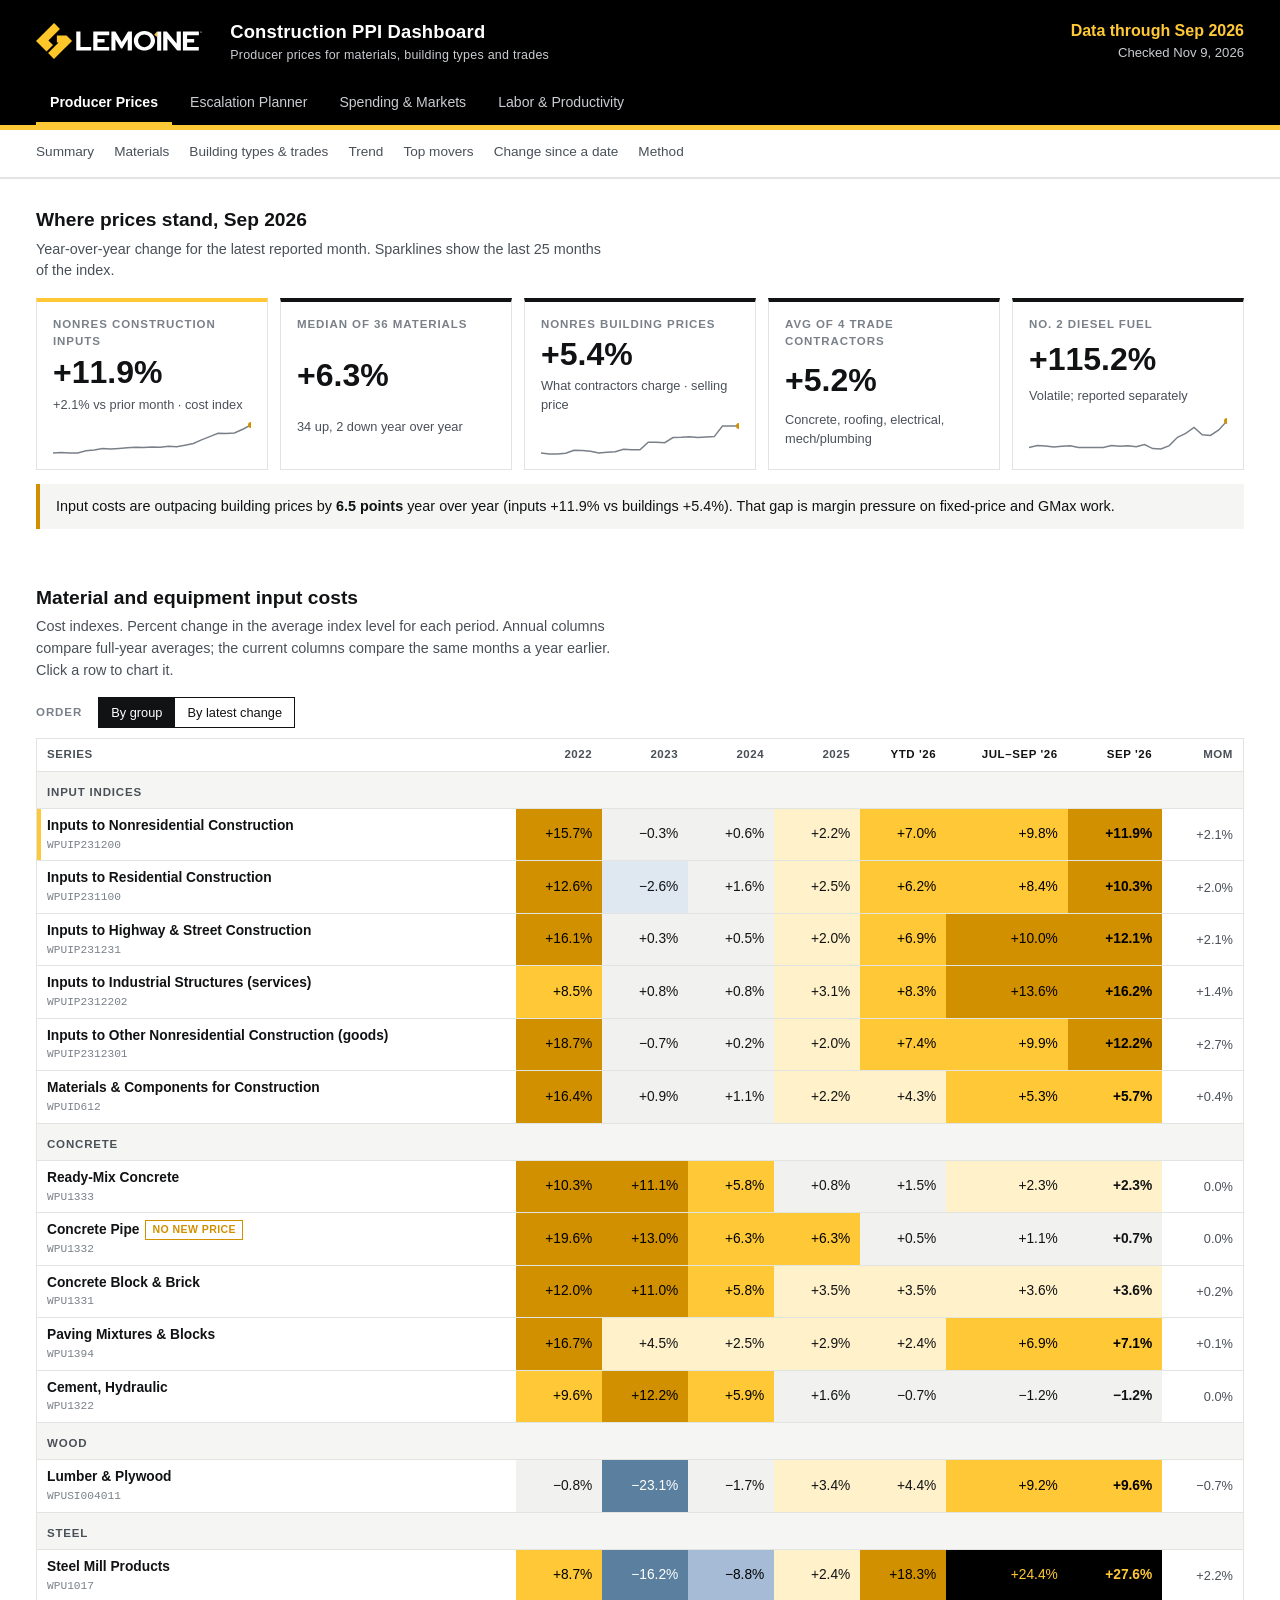
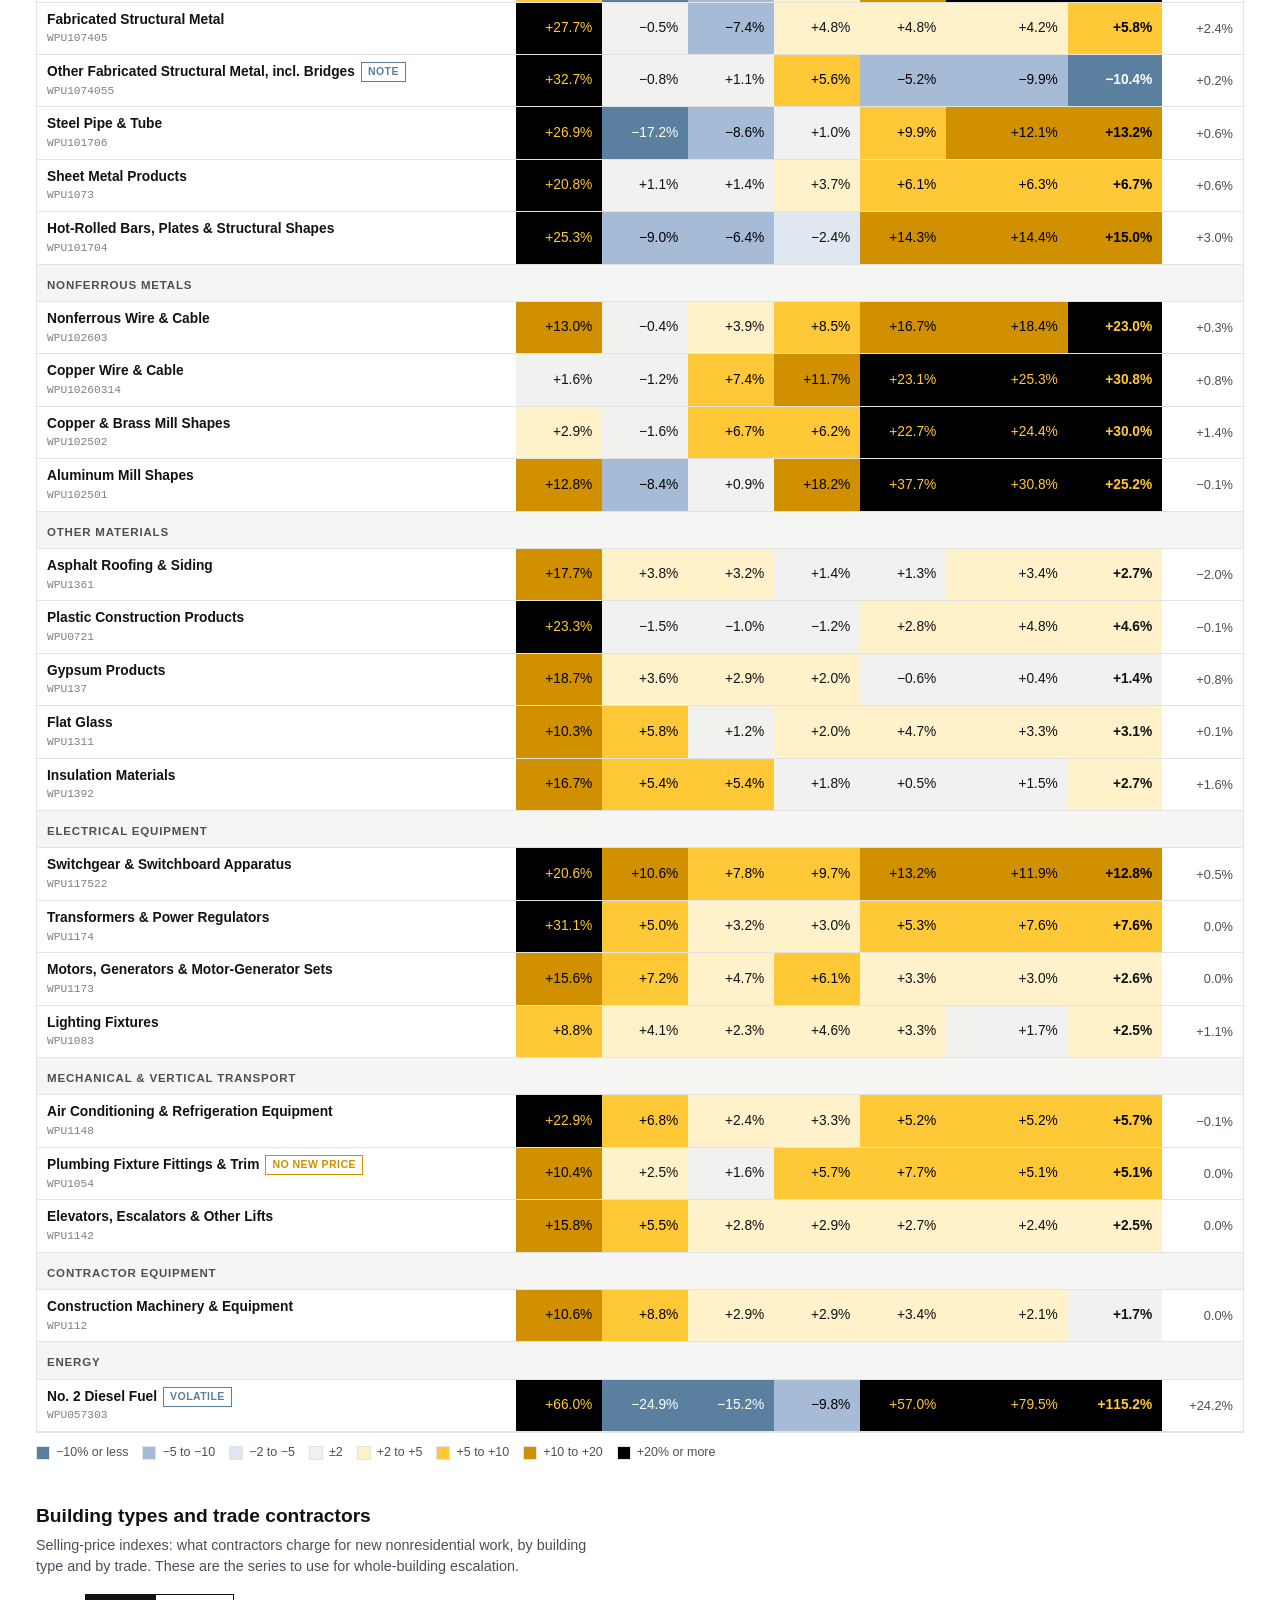
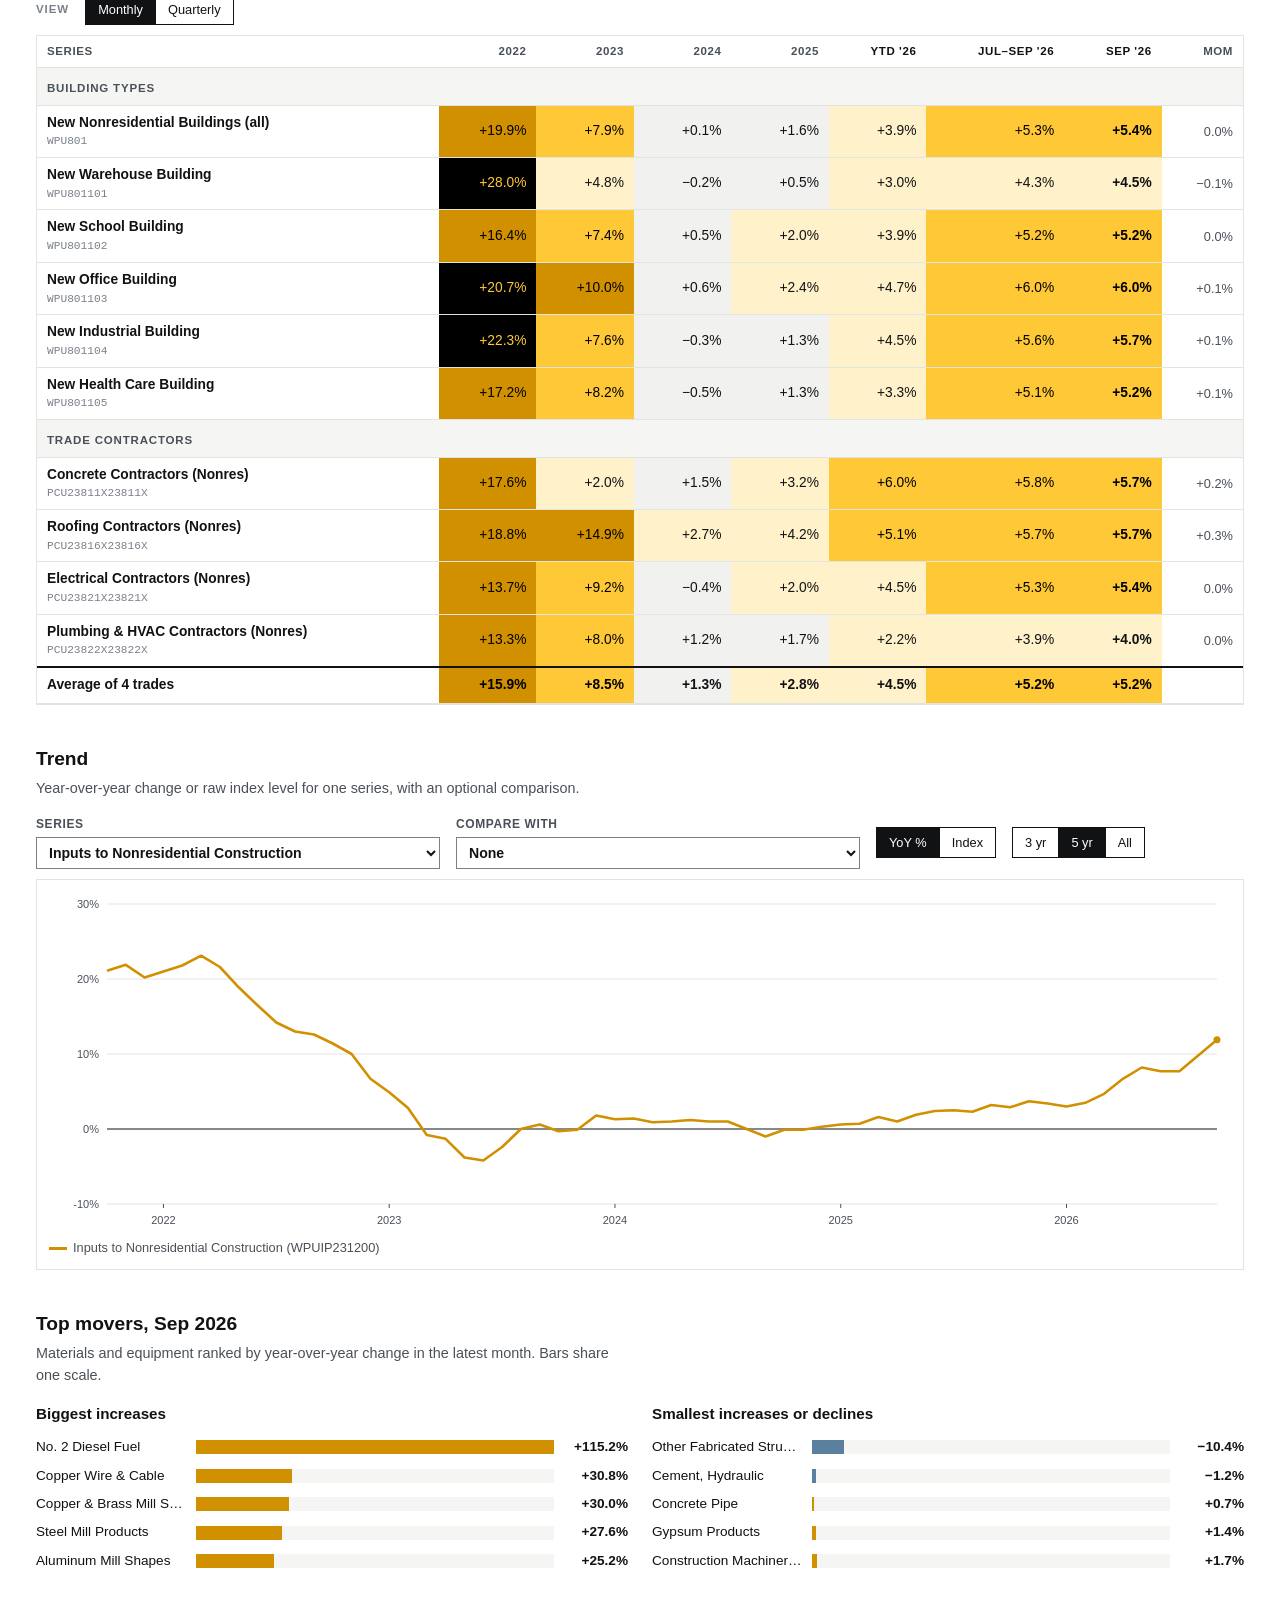
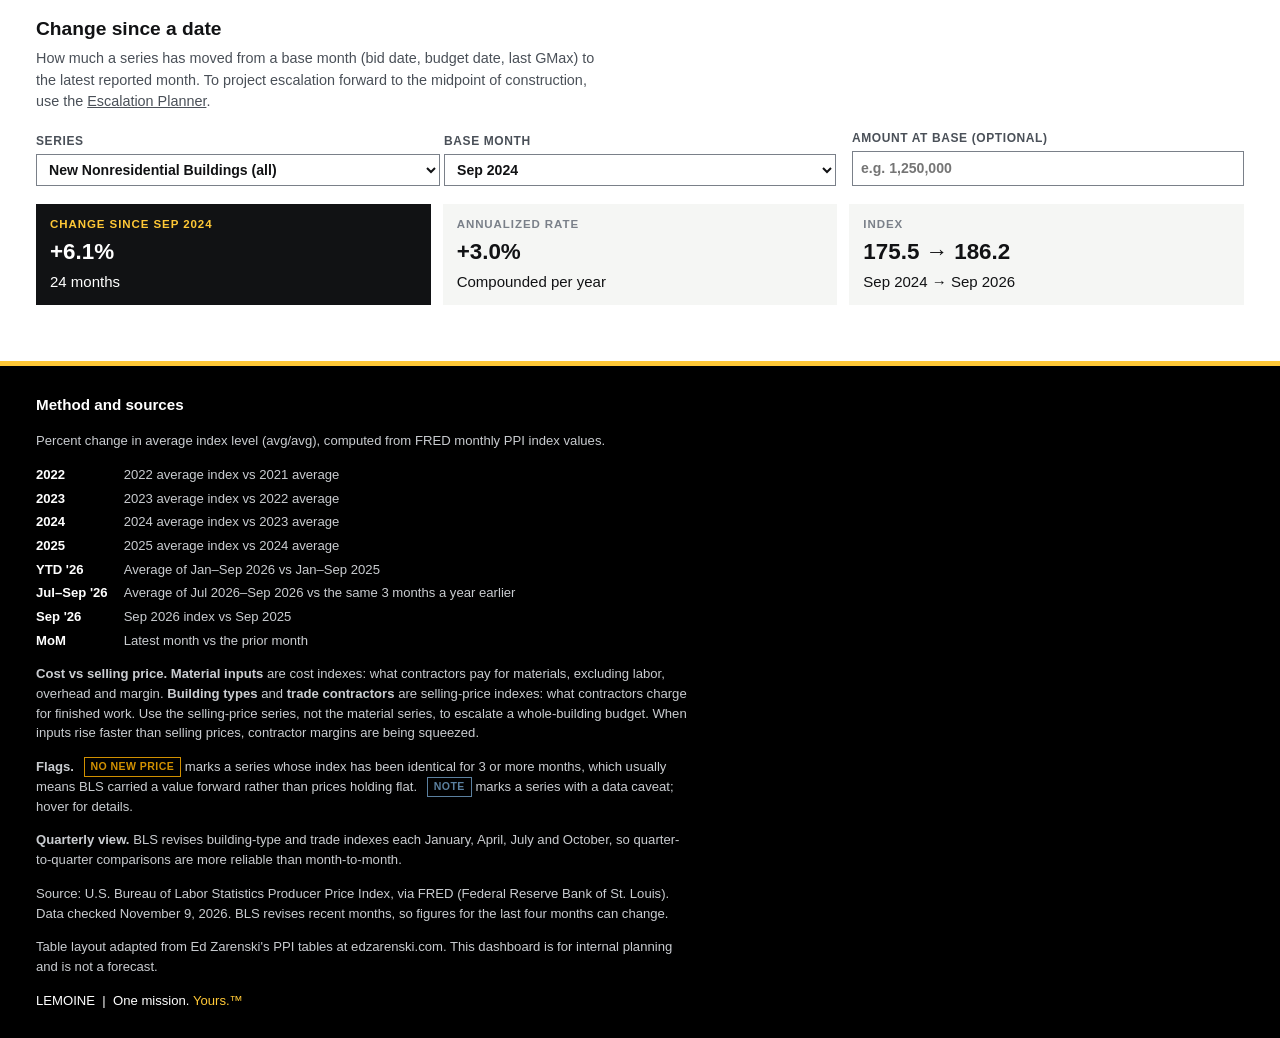
==== commit f301fefc: "Make the sticky, compacting header the default on all pages Co-Authored-By: Claude Opus 5.5 <noreply" ====
--- a/site/index.html
+++ b/site/index.html
@@ -5,9 +5,10 @@
 <meta name="viewport" content="width=device-width, initial-scale=1, viewport-fit=cover">
 <title>LEMOINE Construction PPI Dashboard</title>
 <meta name="description" content="Producer Price Index tracking for construction materials, building types and trade contractors. Updated automatically from FRED.">
-<link rel="stylesheet" href="assets/site.css?v=2">
+<link rel="stylesheet" href="assets/site.css?v=4">
 </head>
 <body>
+<div class="masthead">
 <header class="band">
   <div class="wrap">
     <div class="brand">
@@ -26,6 +27,7 @@
   </div>
 </nav>
 
+</div>
 <main>
   <div class="wrap" id="app">
     <p class="loading" id="loading">Loading the latest FRED data…</p>
@@ -46,7 +48,7 @@
   </div>
 </footer>
 
-<script src="assets/common.js?v=2"></script>
+<script src="assets/common.js?v=4"></script>
 <script>
 (() => {
   'use strict';
--- a/site/assets/site.css
+++ b/site/assets/site.css
@@ -213,3 +213,19 @@
 .timeline .mark { position: absolute; top: 6px; width: 2px; height: 38px; background: var(--gold); }
 .timeline .lbl { position: absolute; top: 40px; font-size: .72rem; color: var(--ink-2); white-space: nowrap; transform: translateX(-50%); }
 .timeline .lbl.top { top: -8px; }
+
+/* Sticky masthead. Compacts after scrolling. */
+html.sticky .masthead { position: sticky; top: 0; z-index: 20; }
+html.sticky .masthead nav.jump { box-shadow: 0 1px 0 var(--rule); }
+html.sticky header.band .wrap, html.sticky .brand img, html.sticky .brand h1 { transition: padding .18s ease, height .18s ease, font-size .18s ease; }
+html.sticky.scrolled header.band .wrap { padding-block: 8px; }
+html.sticky.scrolled .brand img { height: 24px; }
+html.sticky.scrolled .brand h1 { font-size: 1rem; }
+html.sticky.scrolled .brand h1 small { display: none; }
+html.sticky.scrolled .stamp { font-size: .74rem; }
+html.sticky.scrolled .stamp strong { font-size: .86rem; display: inline; margin-right: 8px; }
+html.sticky.scrolled nav.tabs a { padding-block: 7px 6px; }
+html.sticky main section, html.sticky footer { scroll-margin-top: calc(var(--mast-h, 140px) + 12px); }
+@media (max-width: 640px) {
+  html.sticky.scrolled .stamp, html.sticky.scrolled nav.jump { display: none; }
+}
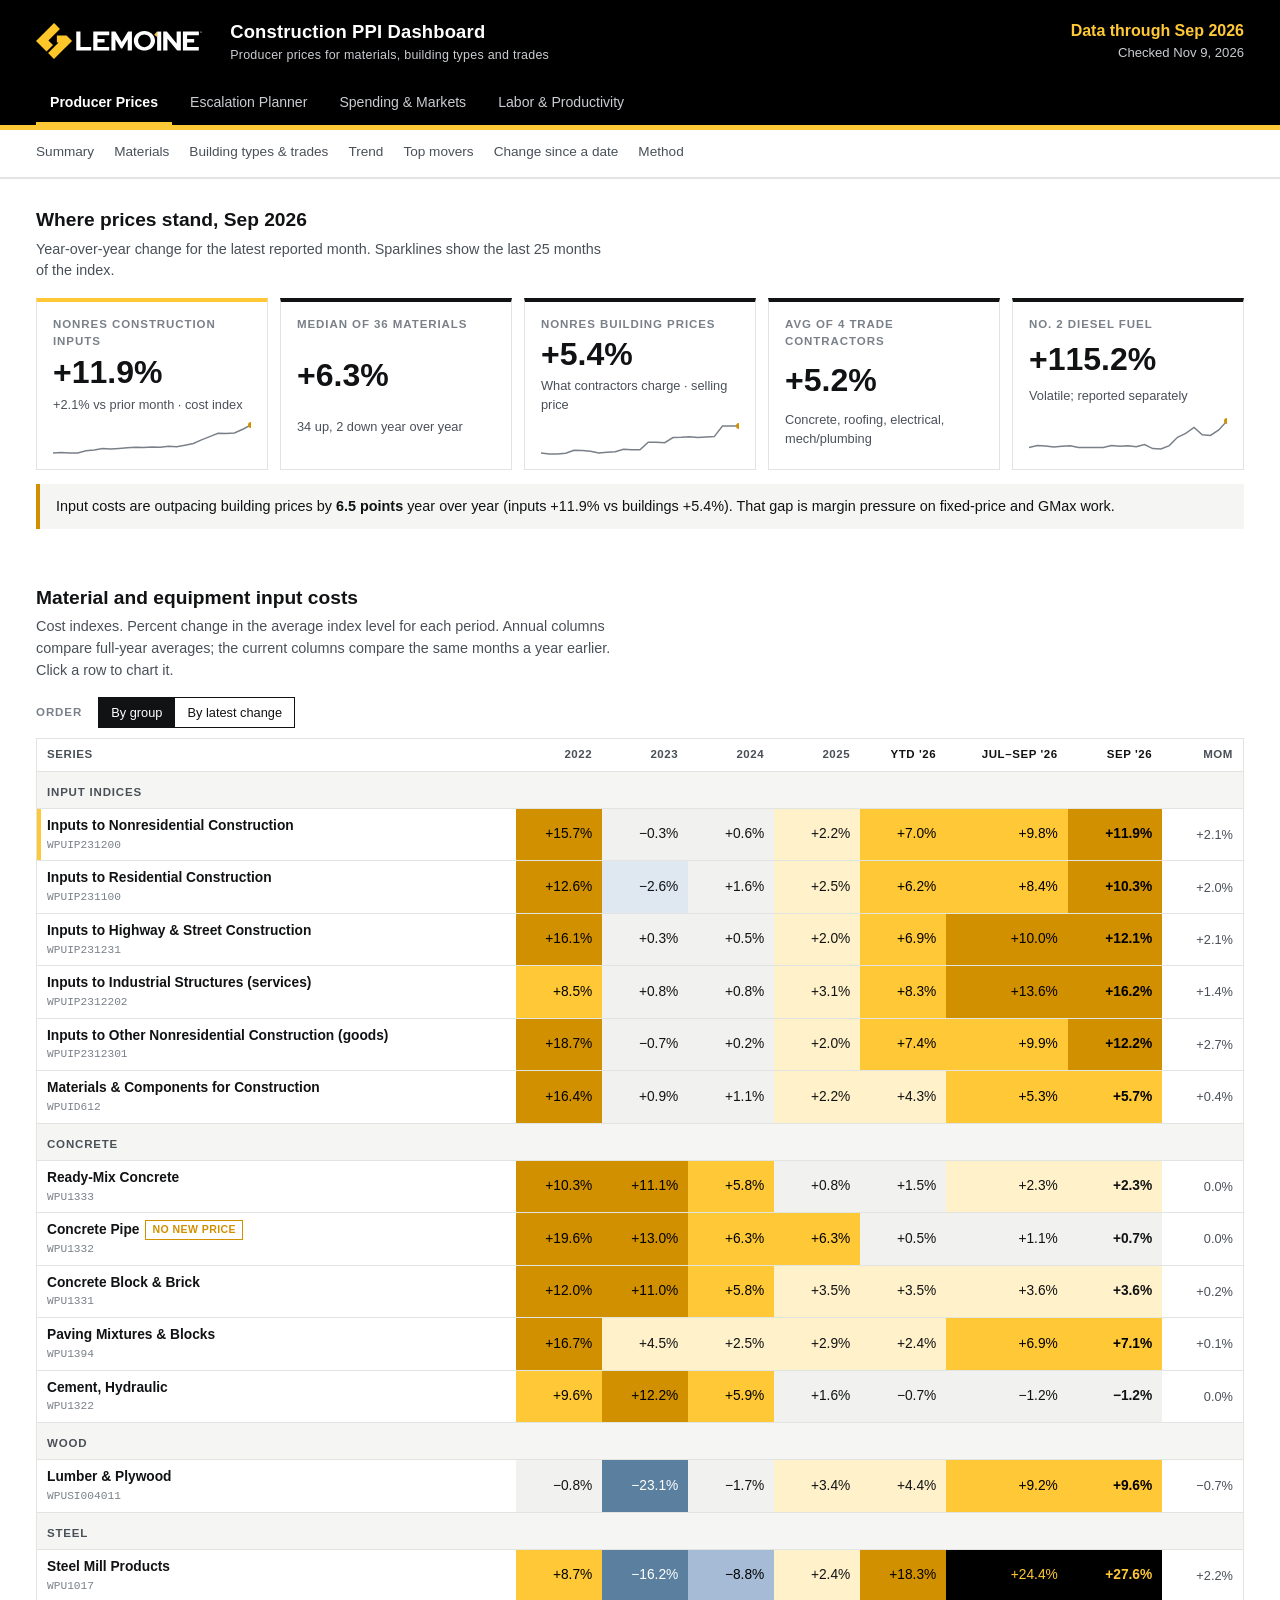
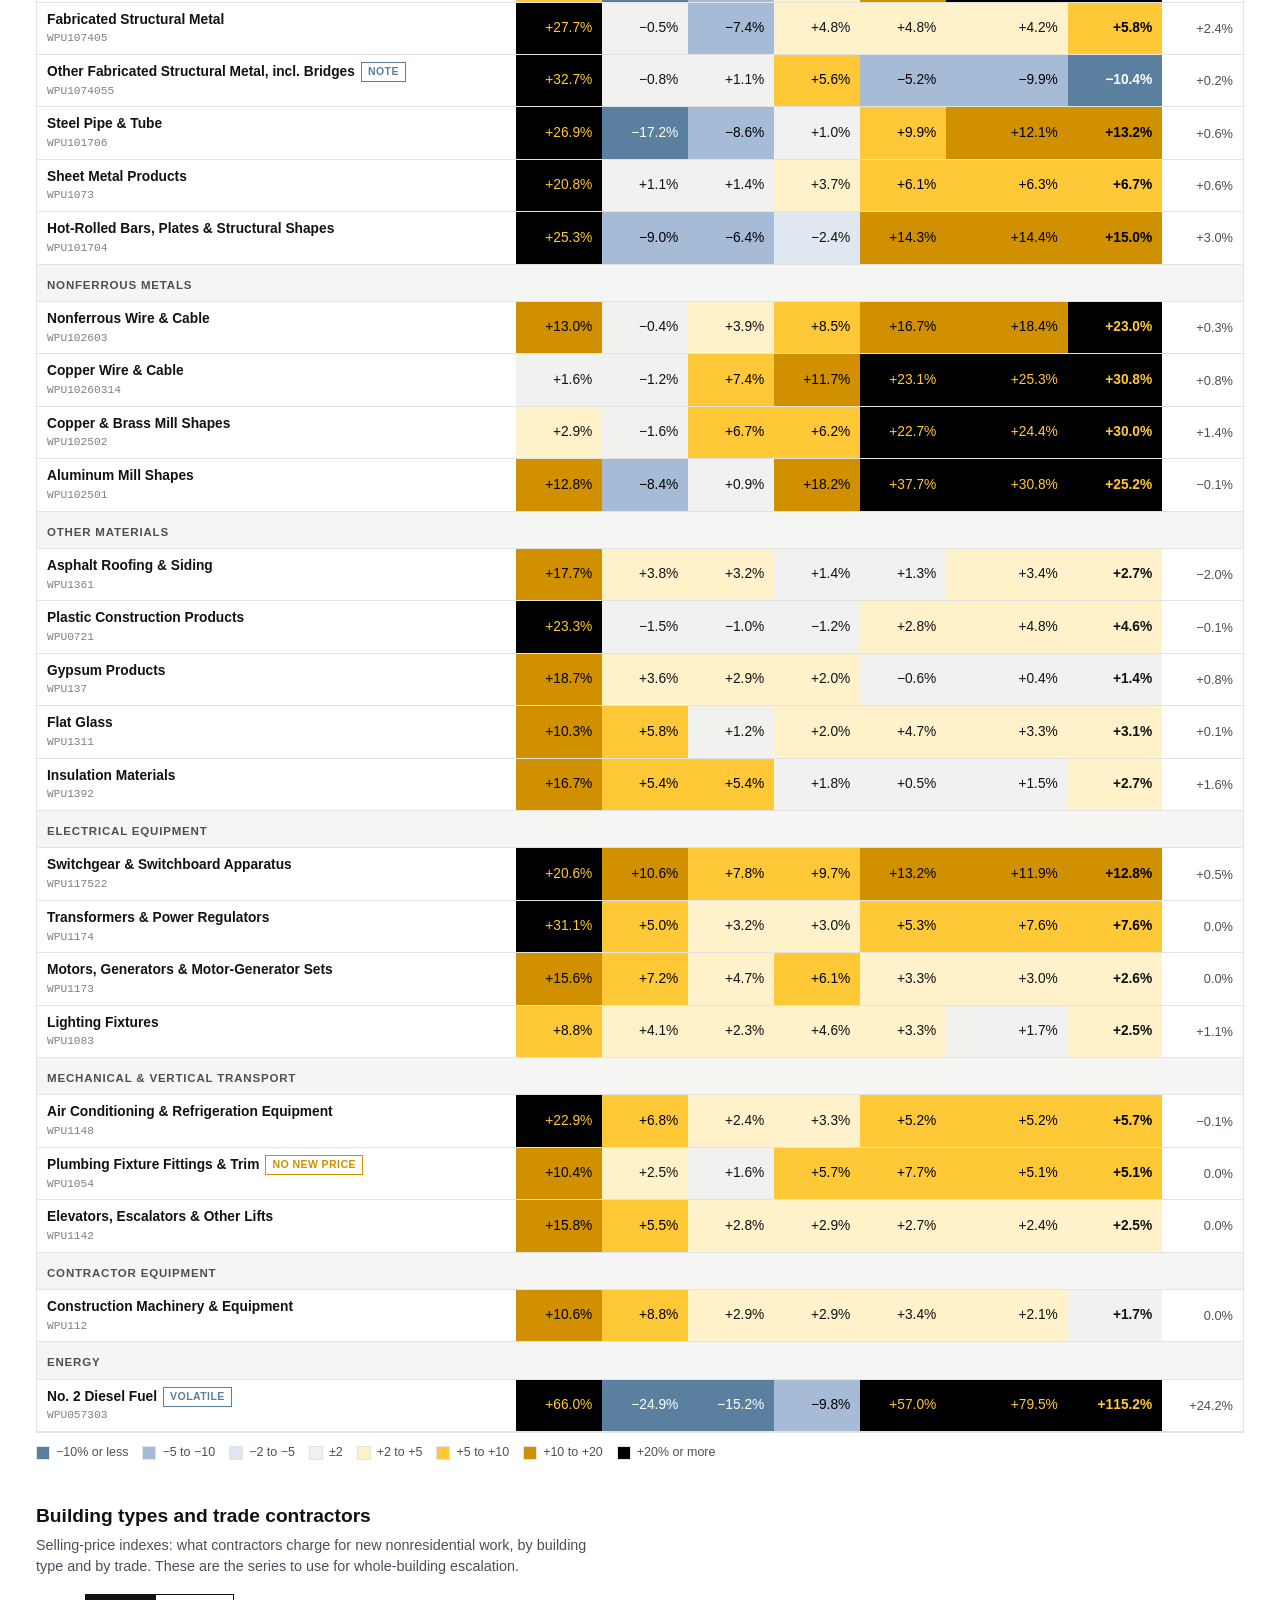
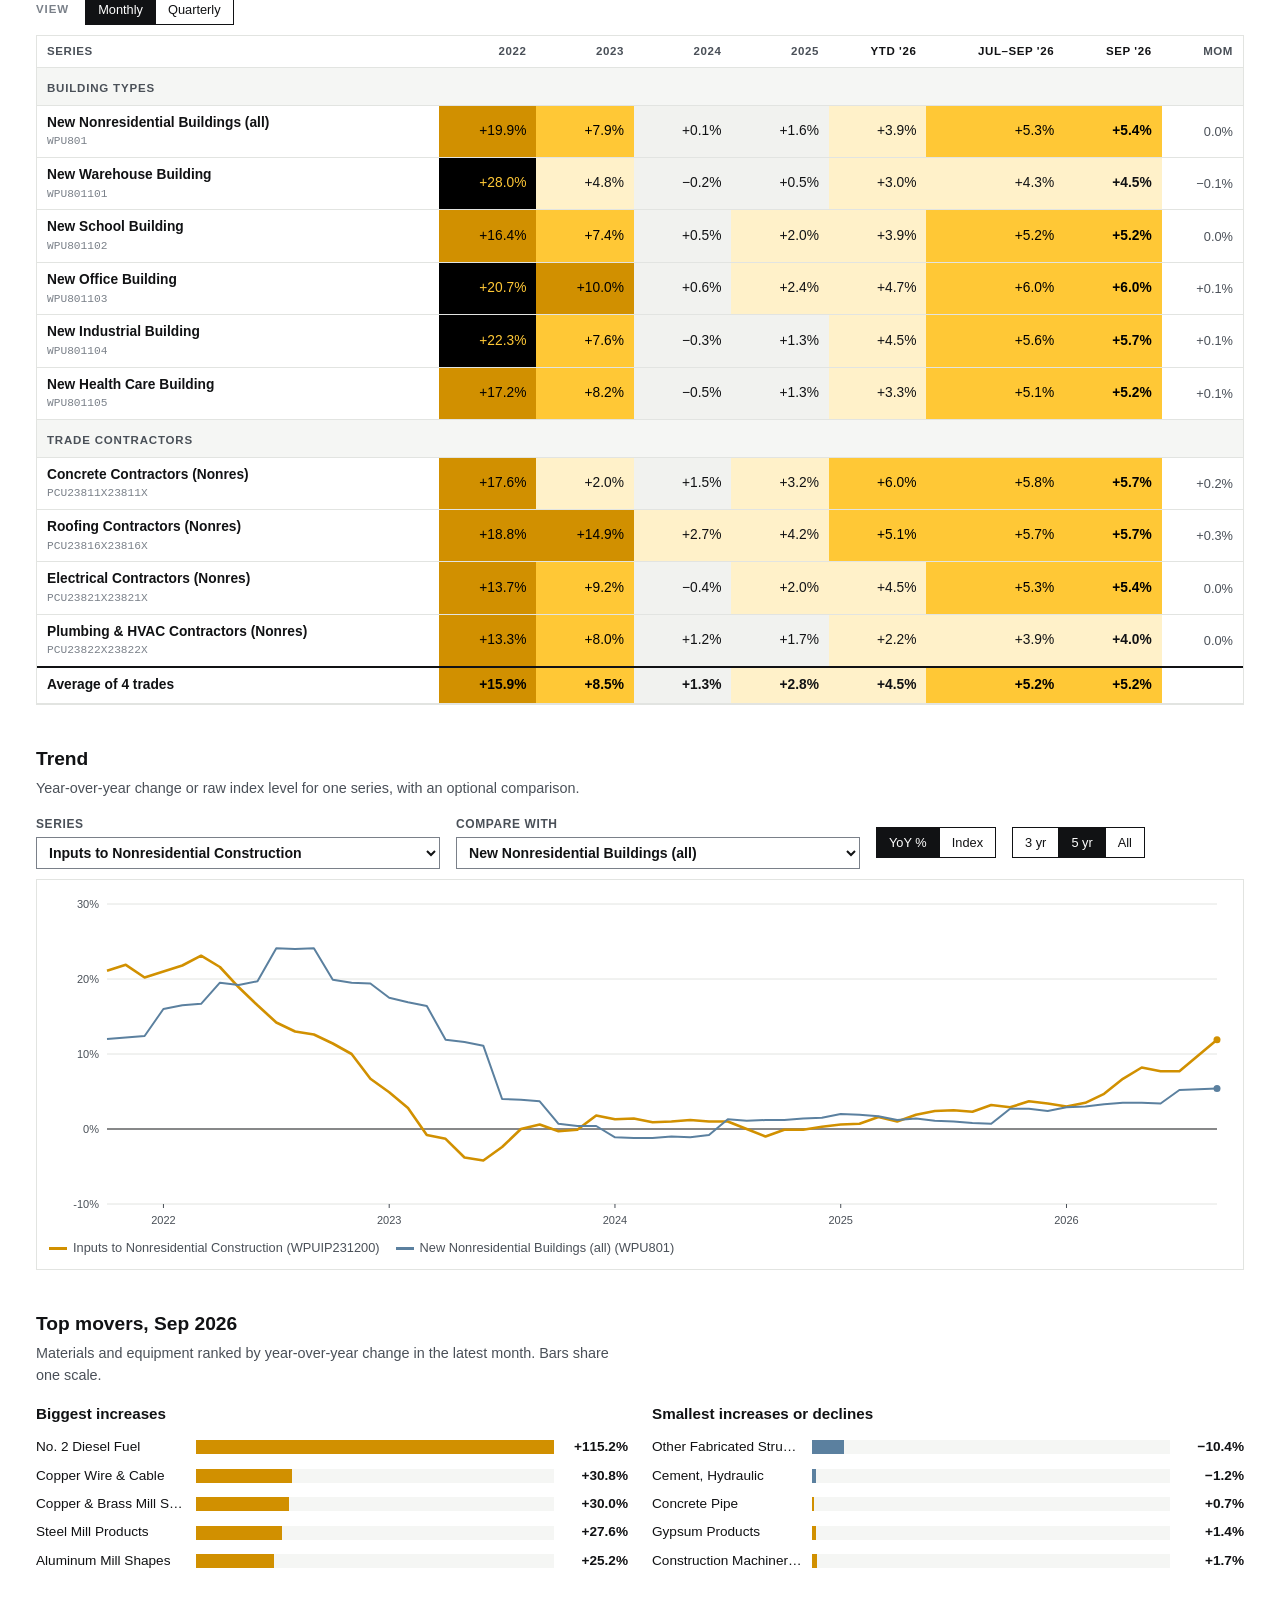
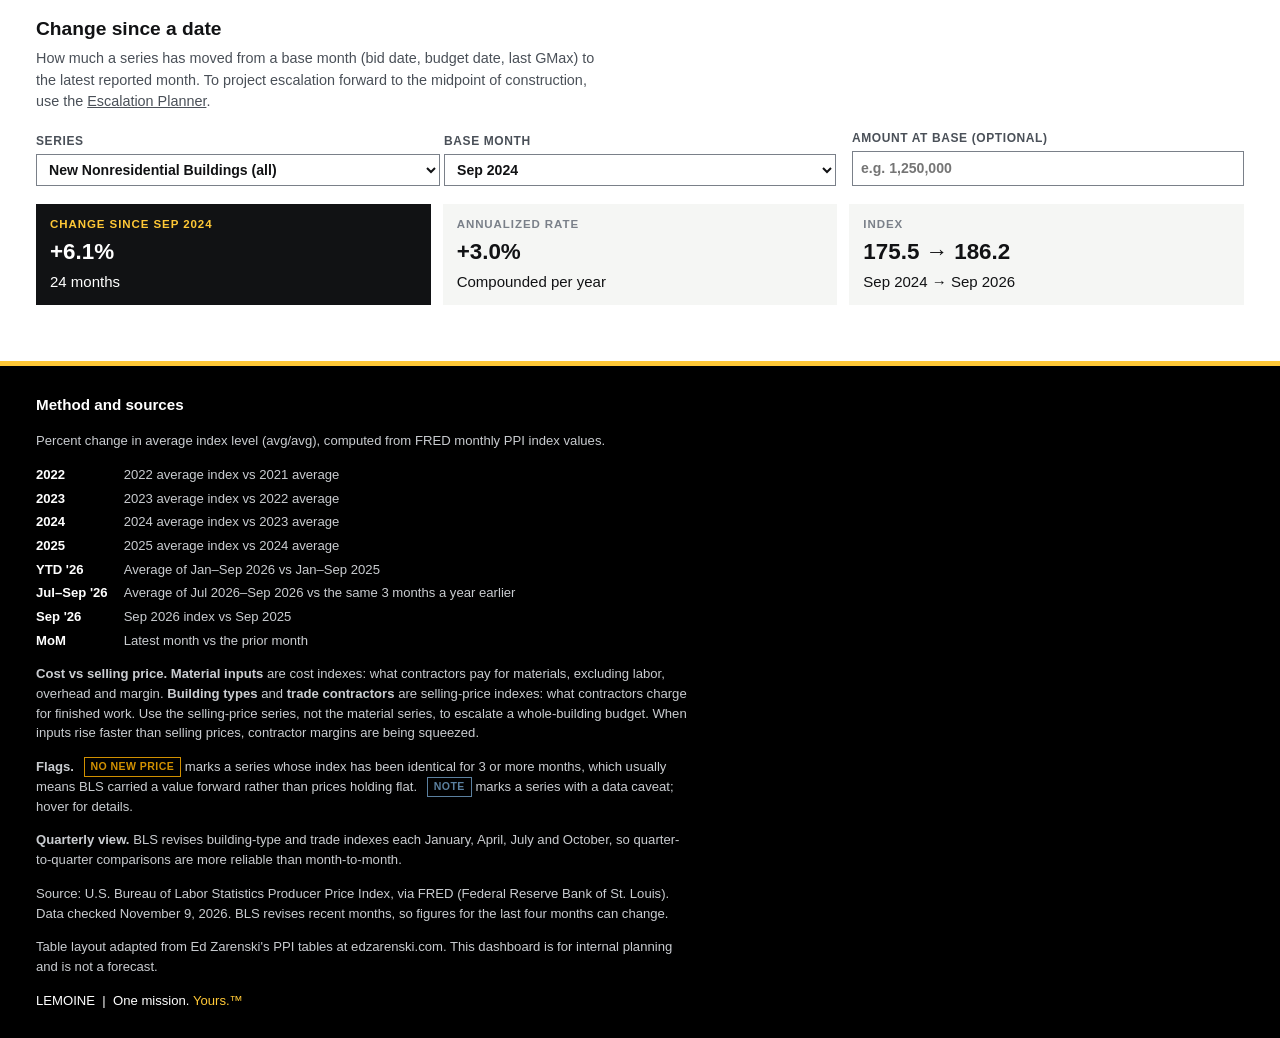
==== commit cb395c3c: "Trend chart: compare nonres inputs with new nonres buildings by default Co-Authored-By: Claude Opus " ====
--- a/site/index.html
+++ b/site/index.html
@@ -56,7 +56,7 @@
   const cellClass = (v) => v == null ? 'c-na' : v >= 20 ? 'c-u4' : v >= 10 ? 'c-u3' : v >= 5 ? 'c-u2' : v >= 2 ? 'c-u1' : v > -2 ? 'c-0' : v > -5 ? 'c-d1' : v > -10 ? 'c-d2' : 'c-d3';
   const fredUrl = (id) => `https://fred.stlouisfed.org/series/${encodeURIComponent(id)}`;
 
-  let D, byId, state = { sort: 'group', bldView: 'monthly', a: 'WPUIP231200', b: '', mode: 'yoy', range: 60 };
+  let D, byId, state = { sort: 'group', bldView: 'monthly', a: 'WPUIP231200', b: 'WPU801', mode: 'yoy', range: 60 };
 
   const yoySeries = (s) => s.history.map((v, i) => (i >= 12 && v != null && s.history[i - 12] != null) ? Math.round((v / s.history[i - 12] - 1) * 1000) / 10 : null);
 
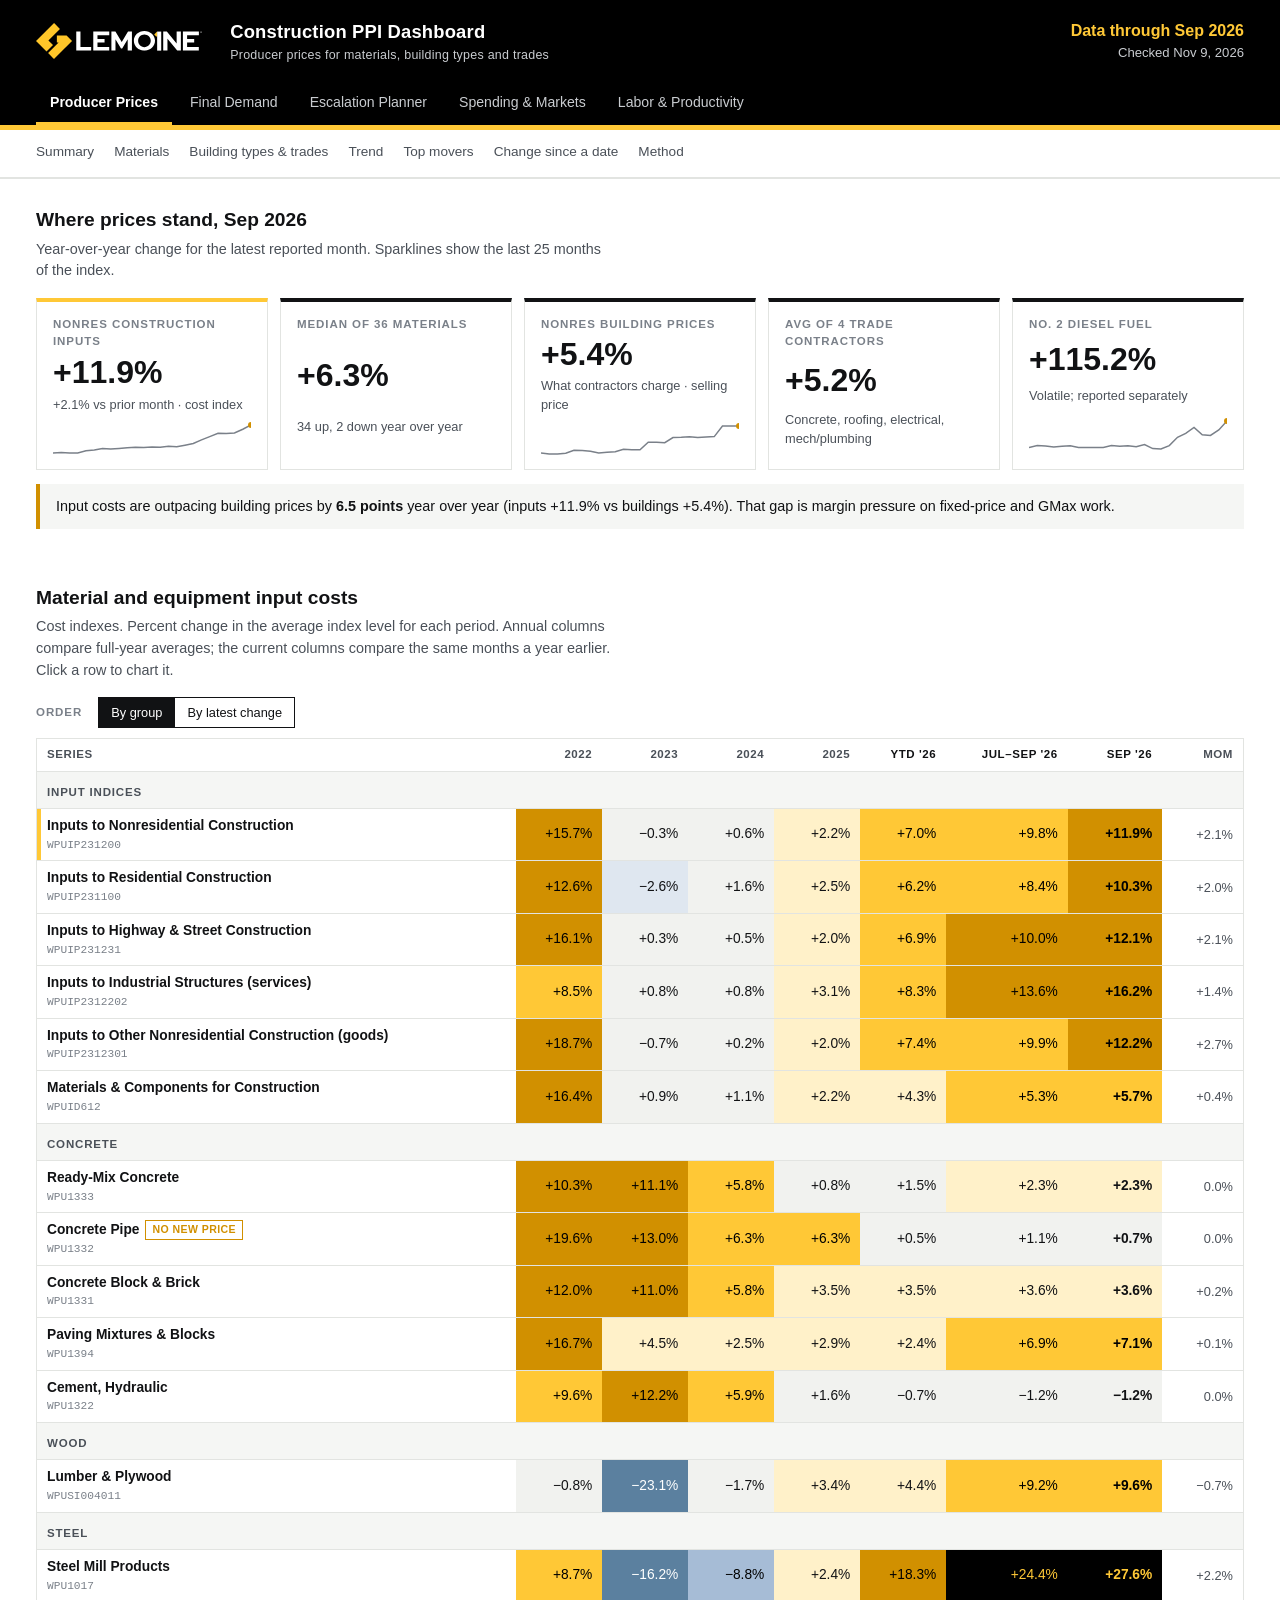
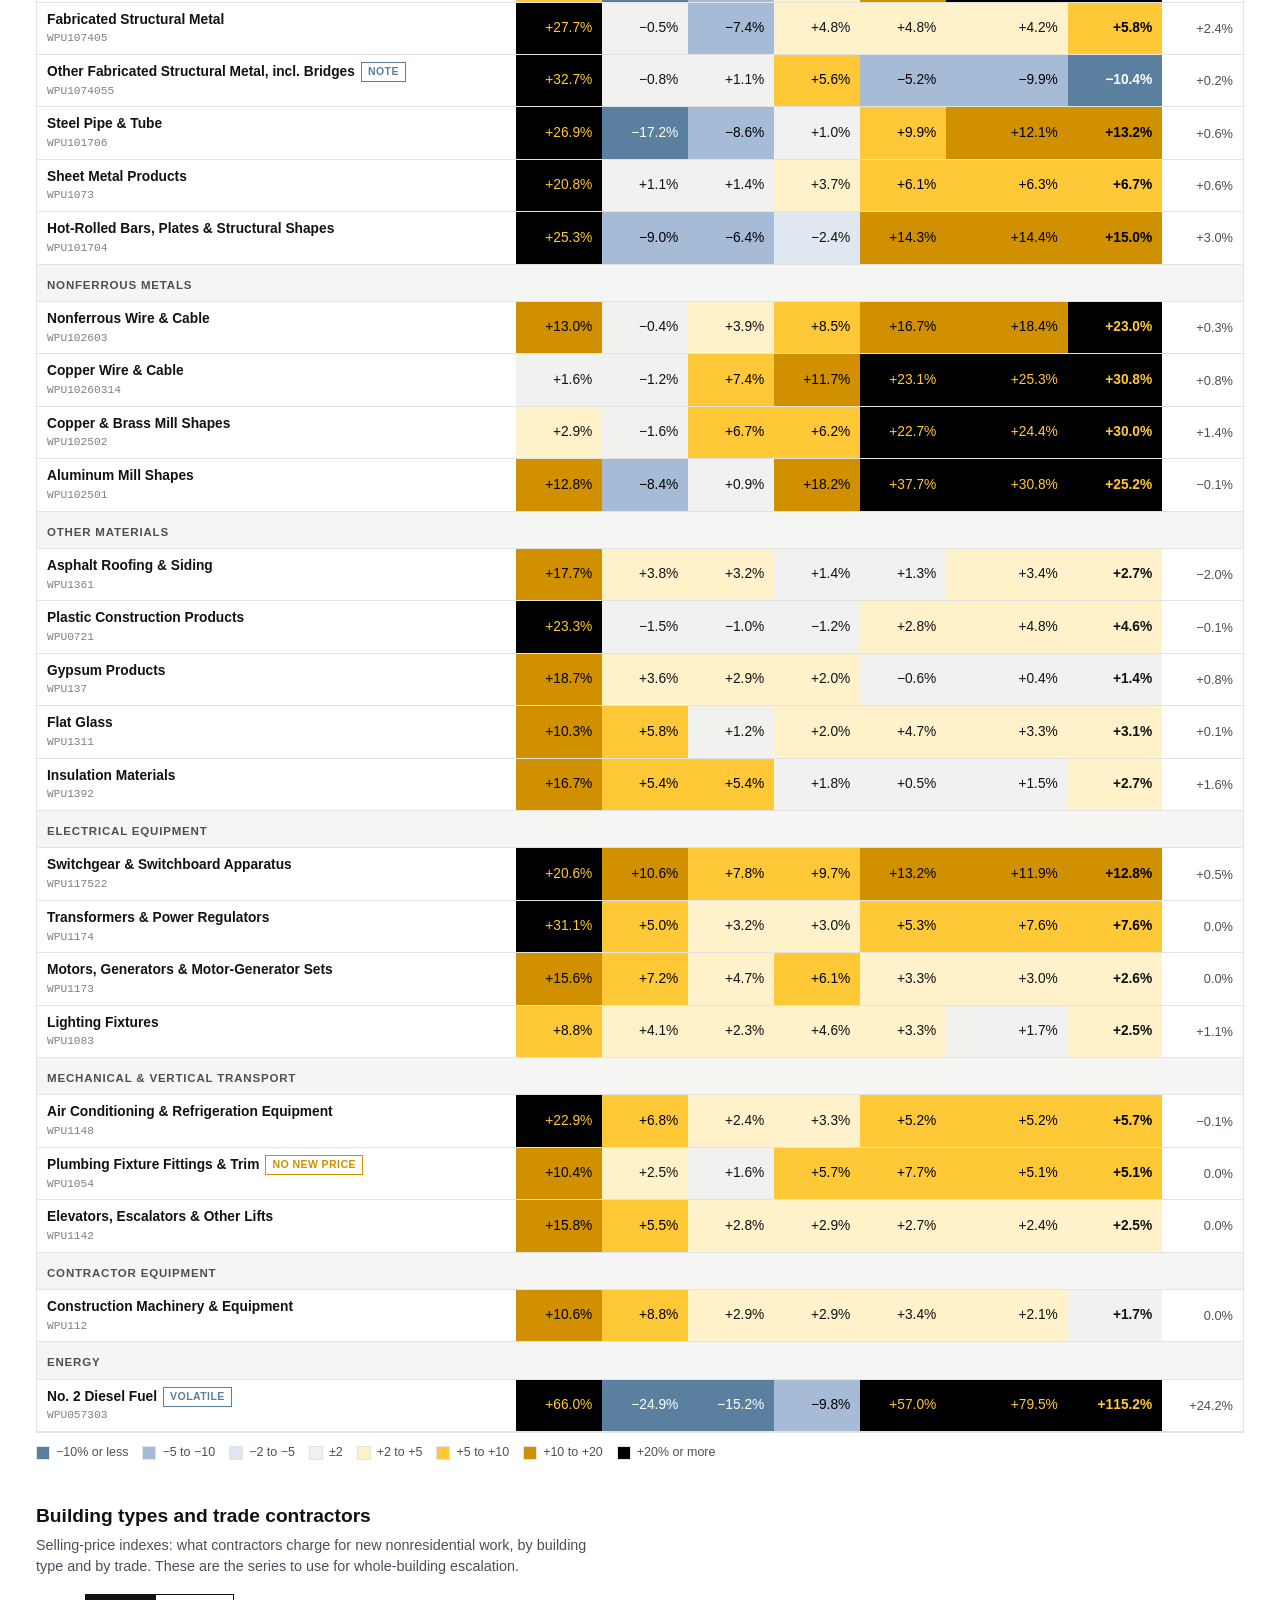
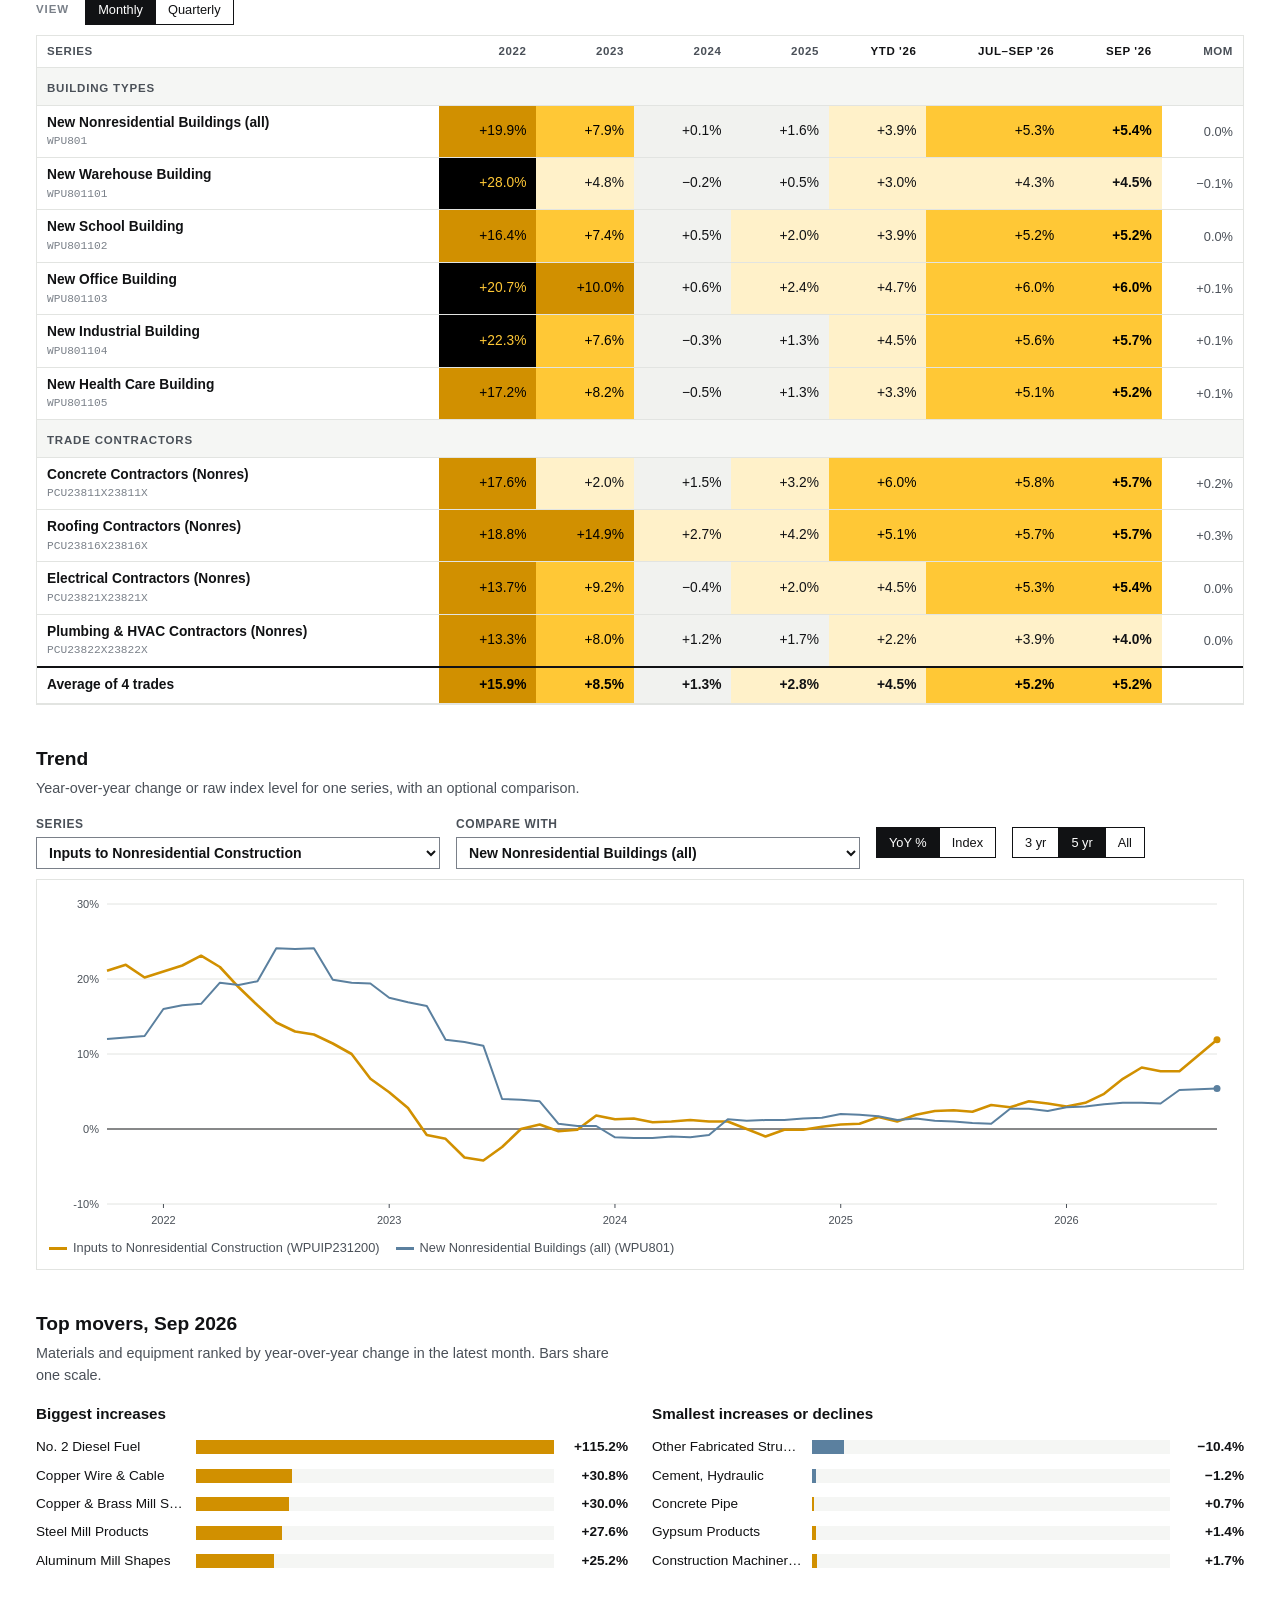
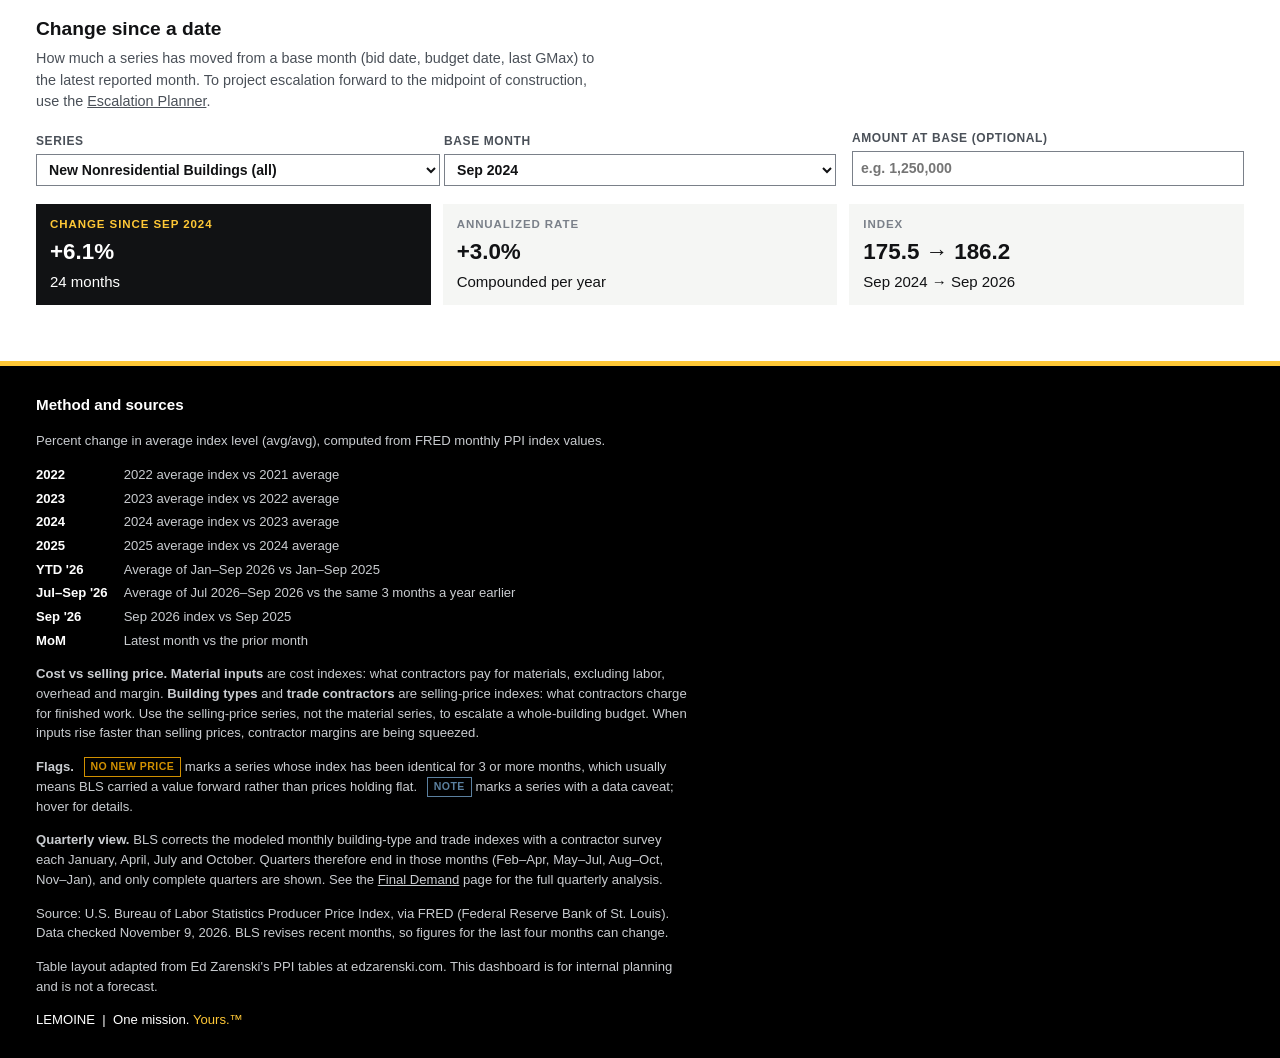
==== commit 0ffe67f7: "Add Final Demand page on BLS survey quarters; fix quarterly view to use survey quarters - New quarte" ====
--- a/site/index.html
+++ b/site/index.html
@@ -5,7 +5,7 @@
 <meta name="viewport" content="width=device-width, initial-scale=1, viewport-fit=cover">
 <title>LEMOINE Construction PPI Dashboard</title>
 <meta name="description" content="Producer Price Index tracking for construction materials, building types and trade contractors. Updated automatically from FRED.">
-<link rel="stylesheet" href="assets/site.css?v=4">
+<link rel="stylesheet" href="assets/site.css?v=5">
 </head>
 <body>
 <div class="masthead">
@@ -19,7 +19,7 @@
   </div>
 </header>
 <nav class="tabs" aria-label="Dashboards">
-  <div class="wrap"><a href="./" aria-current="page">Producer Prices</a><a href="escalation.html">Escalation Planner</a><a href="spending.html">Spending &amp; Markets</a><a href="labor.html">Labor &amp; Productivity</a></div>
+  <div class="wrap"><a href="./" aria-current="page">Producer Prices</a><a href="quarterly.html">Final Demand</a><a href="escalation.html">Escalation Planner</a><a href="spending.html">Spending &amp; Markets</a><a href="labor.html">Labor &amp; Productivity</a></div>
 </nav>
 <nav class="jump" aria-label="Sections">
   <div class="wrap">
@@ -41,14 +41,14 @@
     <dl id="m-cols"></dl>
     <p><b>Cost vs selling price.</b> <b>Material inputs</b> are cost indexes: what contractors pay for materials, excluding labor, overhead and margin. <b>Building types</b> and <b>trade contractors</b> are selling-price indexes: what contractors charge for finished work. Use the selling-price series, not the material series, to escalate a whole-building budget. When inputs rise faster than selling prices, contractor margins are being squeezed.</p>
     <p><b>Flags.</b> <span class="flag">No new price</span> marks a series whose index has been identical for 3 or more months, which usually means BLS carried a value forward rather than prices holding flat. <span class="flag info">Note</span> marks a series with a data caveat; hover for details.</p>
-    <p><b>Quarterly view.</b> BLS revises building-type and trade indexes each January, April, July and October, so quarter-to-quarter comparisons are more reliable than month-to-month.</p>
+    <p><b>Quarterly view.</b> BLS corrects the modeled monthly building-type and trade indexes with a contractor survey each January, April, July and October. Quarters therefore end in those months (Feb–Apr, May–Jul, Aug–Oct, Nov–Jan), and only complete quarters are shown. See the <a href="quarterly.html">Final Demand</a> page for the full quarterly analysis.</p>
     <p id="m-source"></p>
     <p>Table layout adapted from Ed Zarenski's PPI tables at edzarenski.com. This dashboard is for internal planning and is not a forecast.</p>
     <p class="tagline">LEMOINE &nbsp;|&nbsp; One mission. <span>Yours.™</span></p>
   </div>
 </footer>
 
-<script src="assets/common.js?v=4"></script>
+<script src="assets/common.js?v=5"></script>
 <script>
 (() => {
   'use strict';
@@ -110,28 +110,21 @@
       <div class="tablebox"><table class="heat" id="t-mat">${heatHead()}<tbody>${heatRows(list, { groups: state.sort === 'group' })}</tbody></table></div>${legend()}</section>`;
   }
 
-  // Quarterly: average index per complete calendar quarter; YoY vs same quarter a year earlier, plus latest QoQ.
-  function quarters(s) {
-    const out = {};
-    D.months.forEach((m, i) => { const v = s.history[i]; if (v == null) return; const q = `${m.slice(0, 4)}-Q${Math.floor((+m.slice(5, 7) - 1) / 3) + 1}`; (out[q] ||= []).push(v); });
-    const full = {}; for (const [q, arr] of Object.entries(out)) if (arr.length === 3) full[q] = arr.reduce((a, b) => a + b, 0) / 3;
-    return full;
-  }
-  const prevQ = (q, n) => { let [y, k] = [+q.slice(0, 4), +q.slice(6)]; let t = y * 4 + (k - 1) - n; return `${Math.floor(t / 4)}-Q${(t % 4) + 1}`; };
-  const qLabel = (q) => `Q${q.slice(6)} '${q.slice(2, 4)}`;
-  const pct = (a, b) => a == null || b == null ? null : Math.round((a / b - 1) * 1000) / 10;
-
+  // Quarterly: BLS survey quarters (ending Jan, Apr, Jul, Oct). Complete quarters only; YoY vs same quarter a year
+  // earlier, plus the latest complete quarter vs the prior quarter. Full detail lives on the Final Demand page.
   function quarterTable(list) {
-    const qs = list.map(quarters);
-    const allQ = [...new Set(qs.flatMap((o) => Object.keys(o)))].sort();
-    const shown = allQ.slice(-6);
-    const lastQ = shown.at(-1);
-    const rowVals = (o) => [...shown.map((q) => pct(o[q], o[prevQ(q, 4)])), pct(o[lastQ], o[prevQ(lastQ, 1)])];
-    let html = `<thead><tr><th scope="col">Series</th>${shown.map((q) => `<th scope="col" title="Average of ${qLabel(q)} vs same quarter a year earlier">${qLabel(q)} YoY</th>`).join('')}<th scope="col" class="cur" title="${qLabel(lastQ)} vs prior quarter">${qLabel(lastQ)} QoQ</th></tr></thead><tbody>`;
+    const qs = list.map((s) => LD.surveyQuarters(D.months, s.history).filter((q) => q.complete));
+    const keys = [...new Set(qs.flatMap((arr) => arr.map((q) => q.key)))].sort();
+    const shown = keys.slice(-6); const lastQ = shown.at(-1);
+    const byKey = qs.map((arr) => Object.fromEntries(arr.map((q) => [q.key, q])));
+    const back = (k, n) => { const [y, q] = [+k.slice(0, 4), +k.slice(6)]; const t = y * 4 + (q - 1) - n; return `${Math.floor(t / 4)}-Q${(t % 4) + 1}`; };
+    const meta = Object.fromEntries(qs.flat().map((q) => [q.key, q]));
+    const rowVals = (o) => [...shown.map((k) => LD.pctChange(o[k]?.avg, o[back(k, 4)]?.avg)), LD.pctChange(o[lastQ]?.avg, o[back(lastQ, 1)]?.avg)];
+    let html = `<thead><tr><th scope="col">Series</th>${shown.map((k) => `<th scope="col" title="${esc(meta[k].span)} average vs same quarter a year earlier">${esc(meta[k].short)} YoY</th>`).join('')}<th scope="col" class="cur" title="${esc(meta[lastQ].span)} vs prior quarter">${esc(meta[lastQ].short)} QoQ</th></tr></thead><tbody>`;
     let lastGroup = null; const tradeRows = [];
     list.forEach((s, i) => {
       if (s.group !== lastGroup) { html += `<tr class="grp"><th colspan="${shown.length + 2}">${esc(s.group)}</th></tr>`; lastGroup = s.group; }
-      const vals = rowVals(qs[i]); if (s.kind === 'trade') tradeRows.push(vals);
+      const vals = rowVals(byKey[i]); if (s.kind === 'trade') tradeRows.push(vals);
       html += `<tr class="row" data-id="${esc(s.id)}" tabindex="0"><td><span class="nm"><span class="t">${esc(s.name)}</span><span class="id">${esc(s.id)}</span></span></td>${vals.map((v, k) => `<td class="cell ${k === vals.length - 1 ? '' : cellClass(v)}${k === vals.length - 1 ? ' latest' : ''}">${fmtPct(v)}</td>`).join('')}</tr>`;
     });
     if (tradeRows.length === 4) {
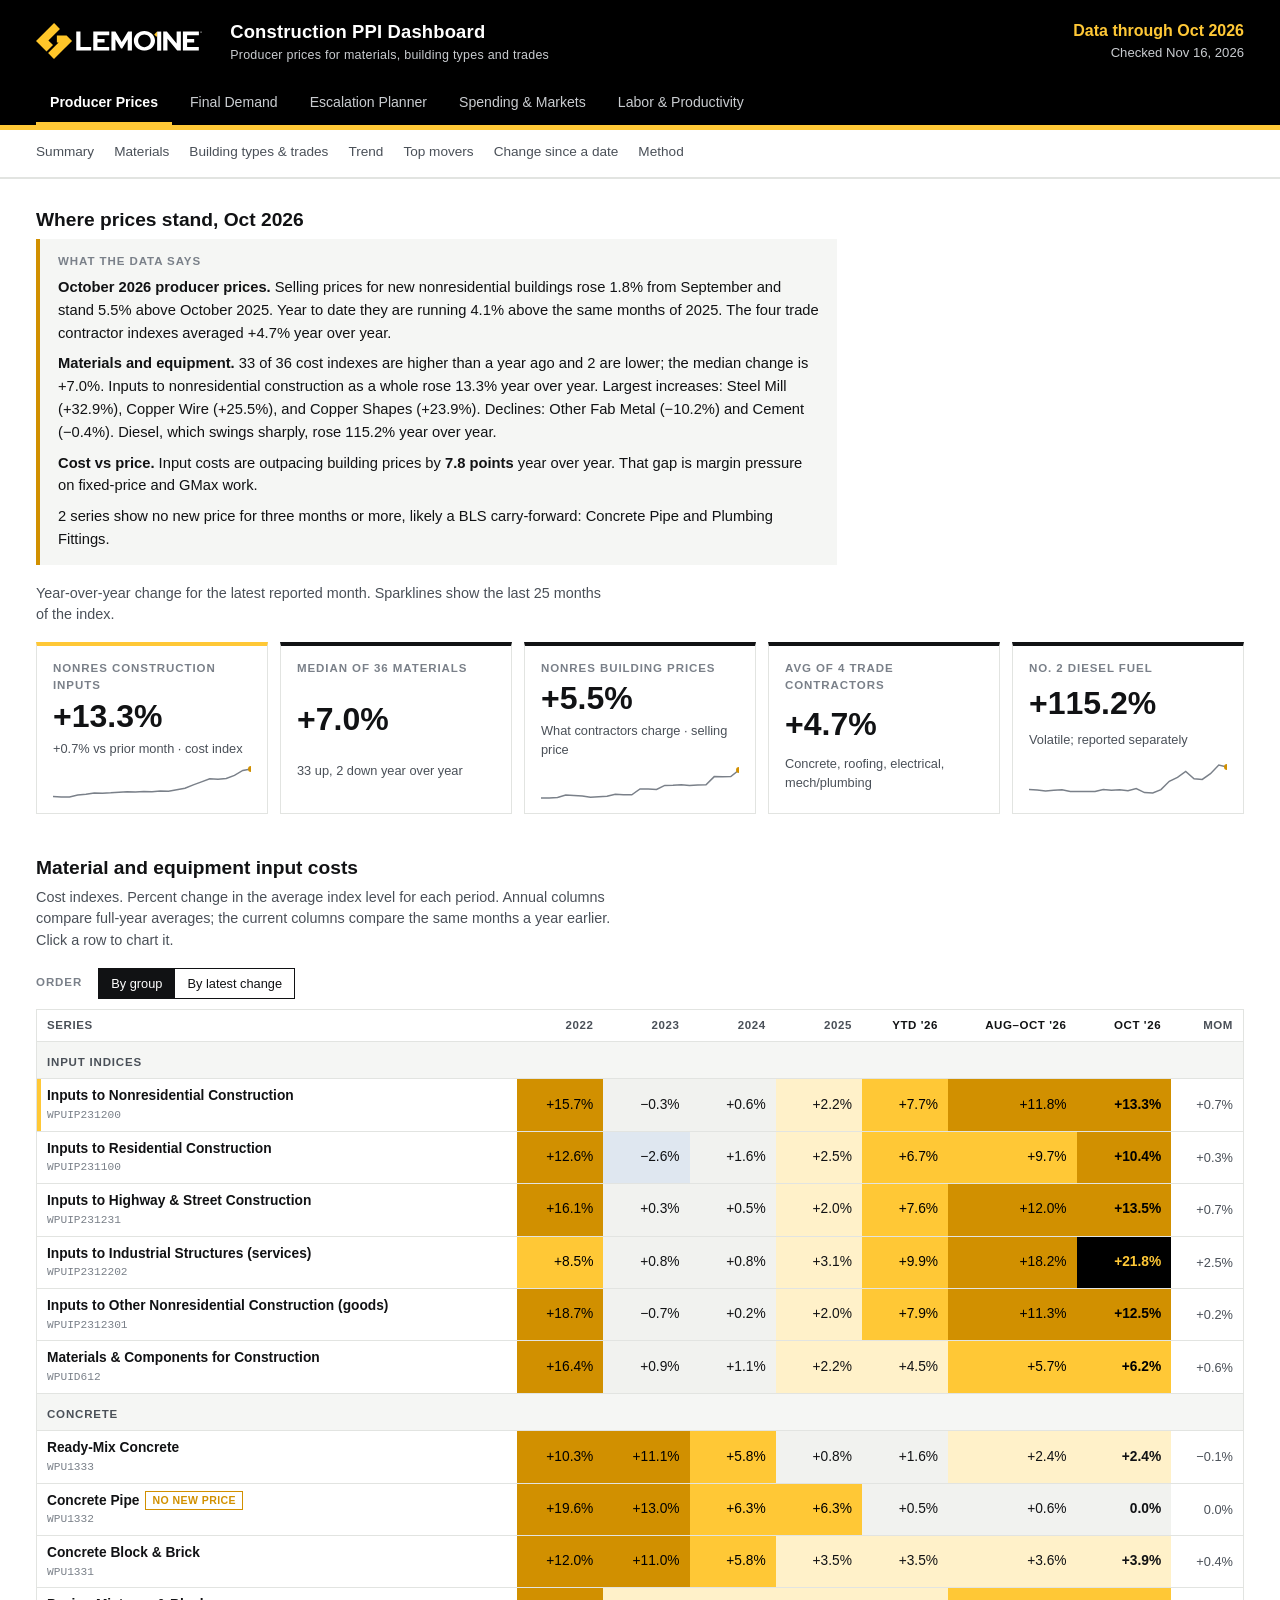
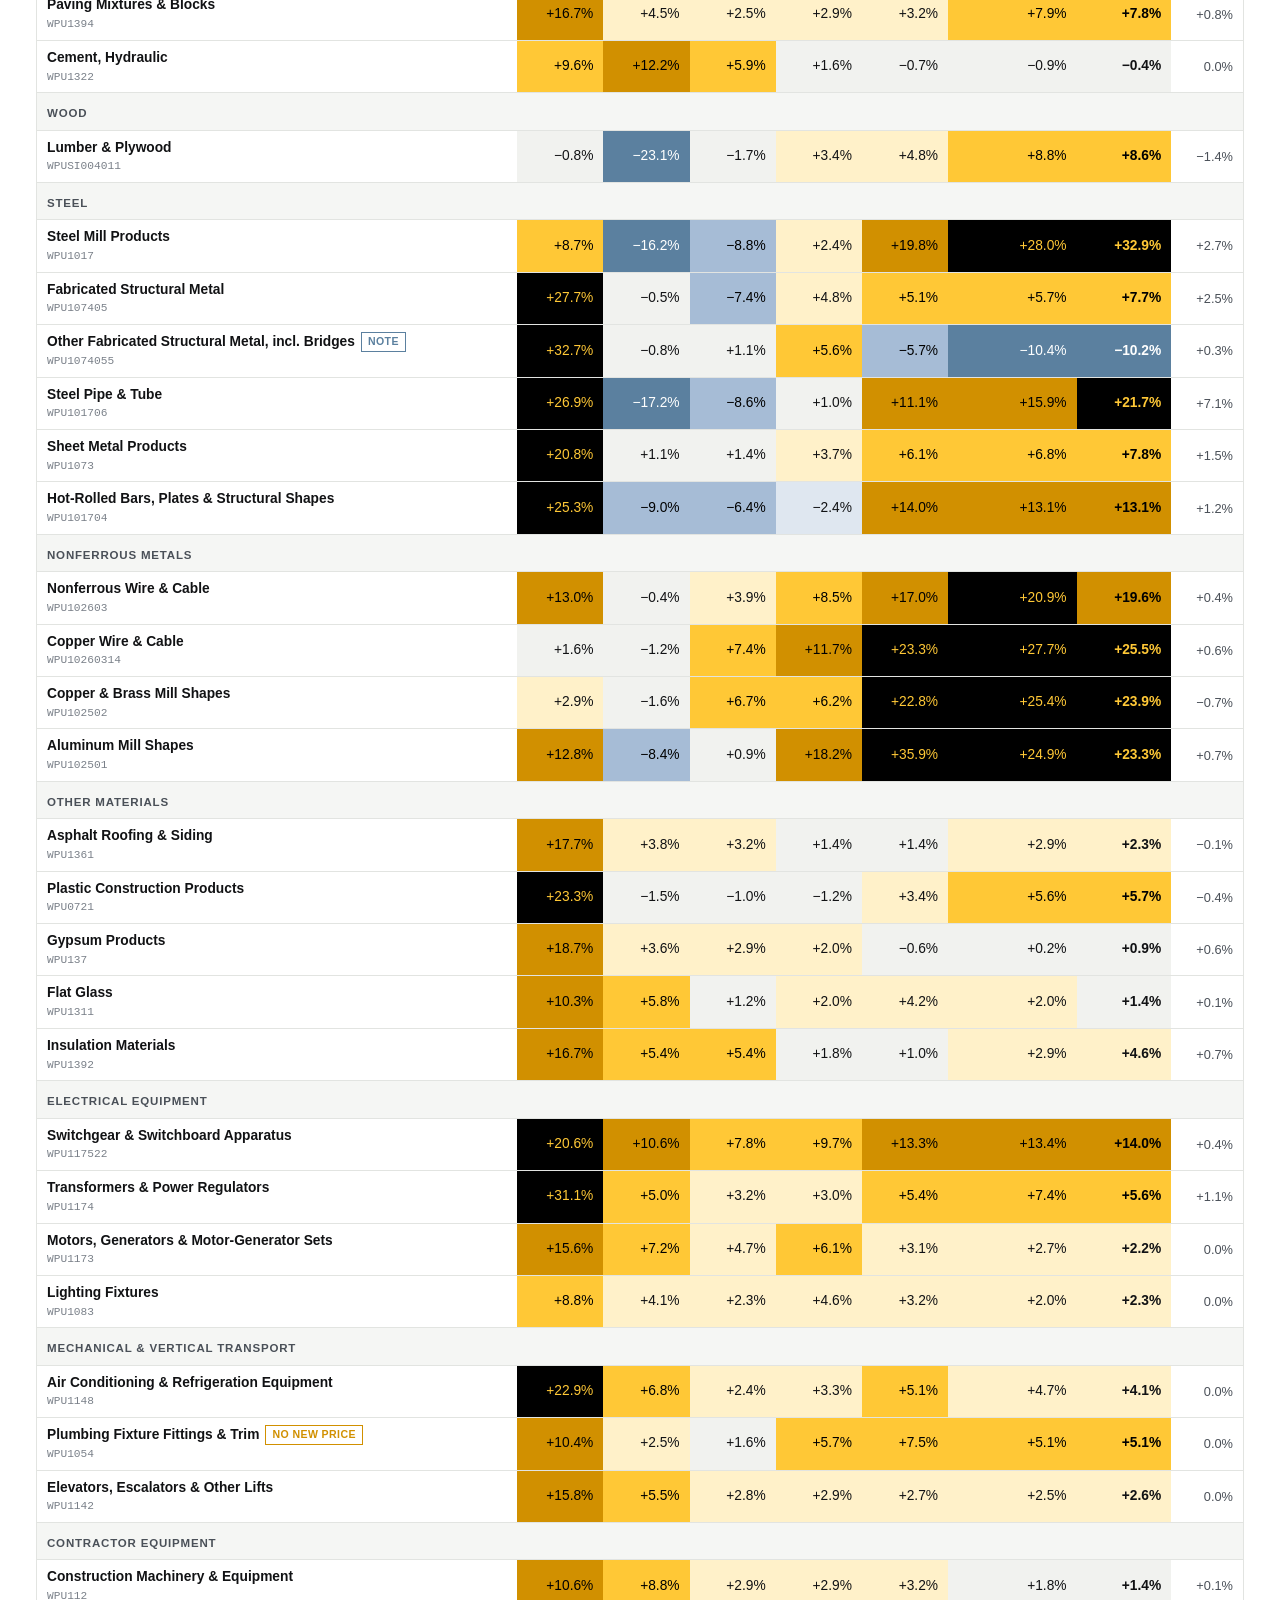
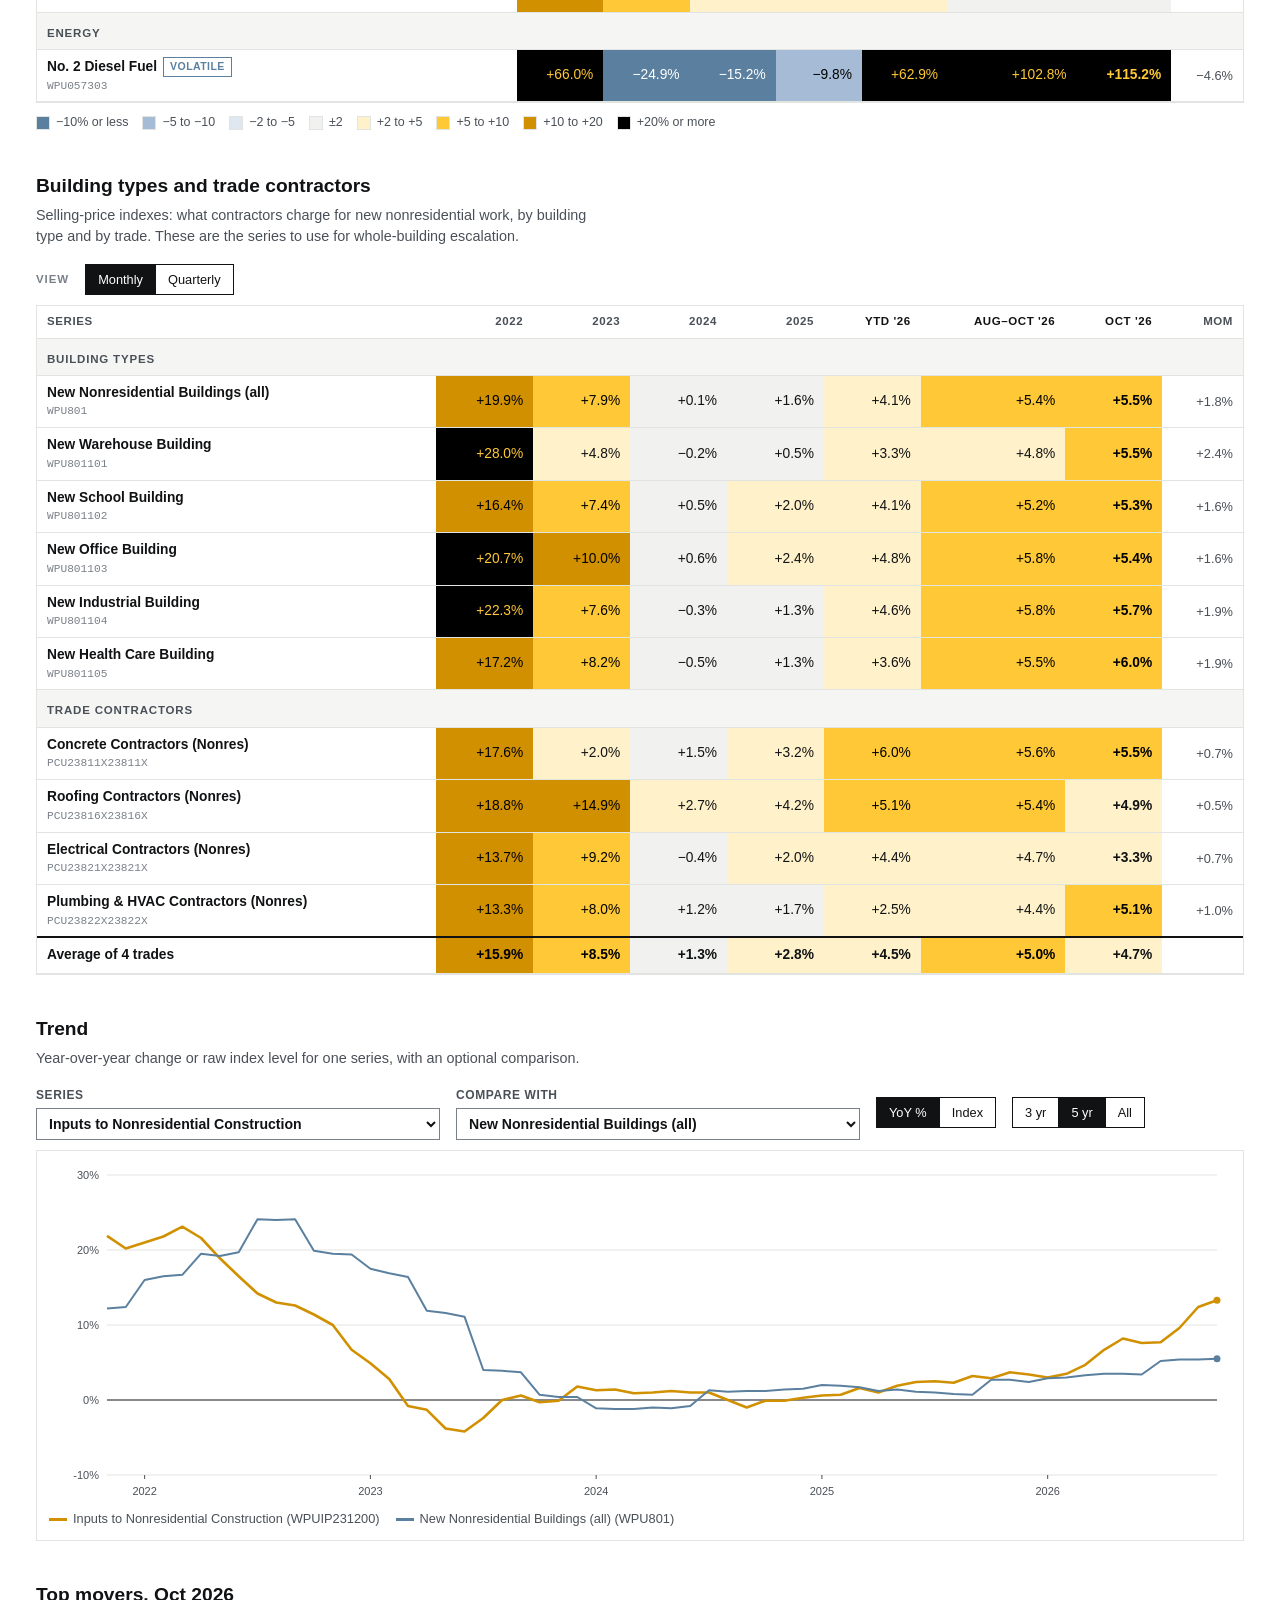
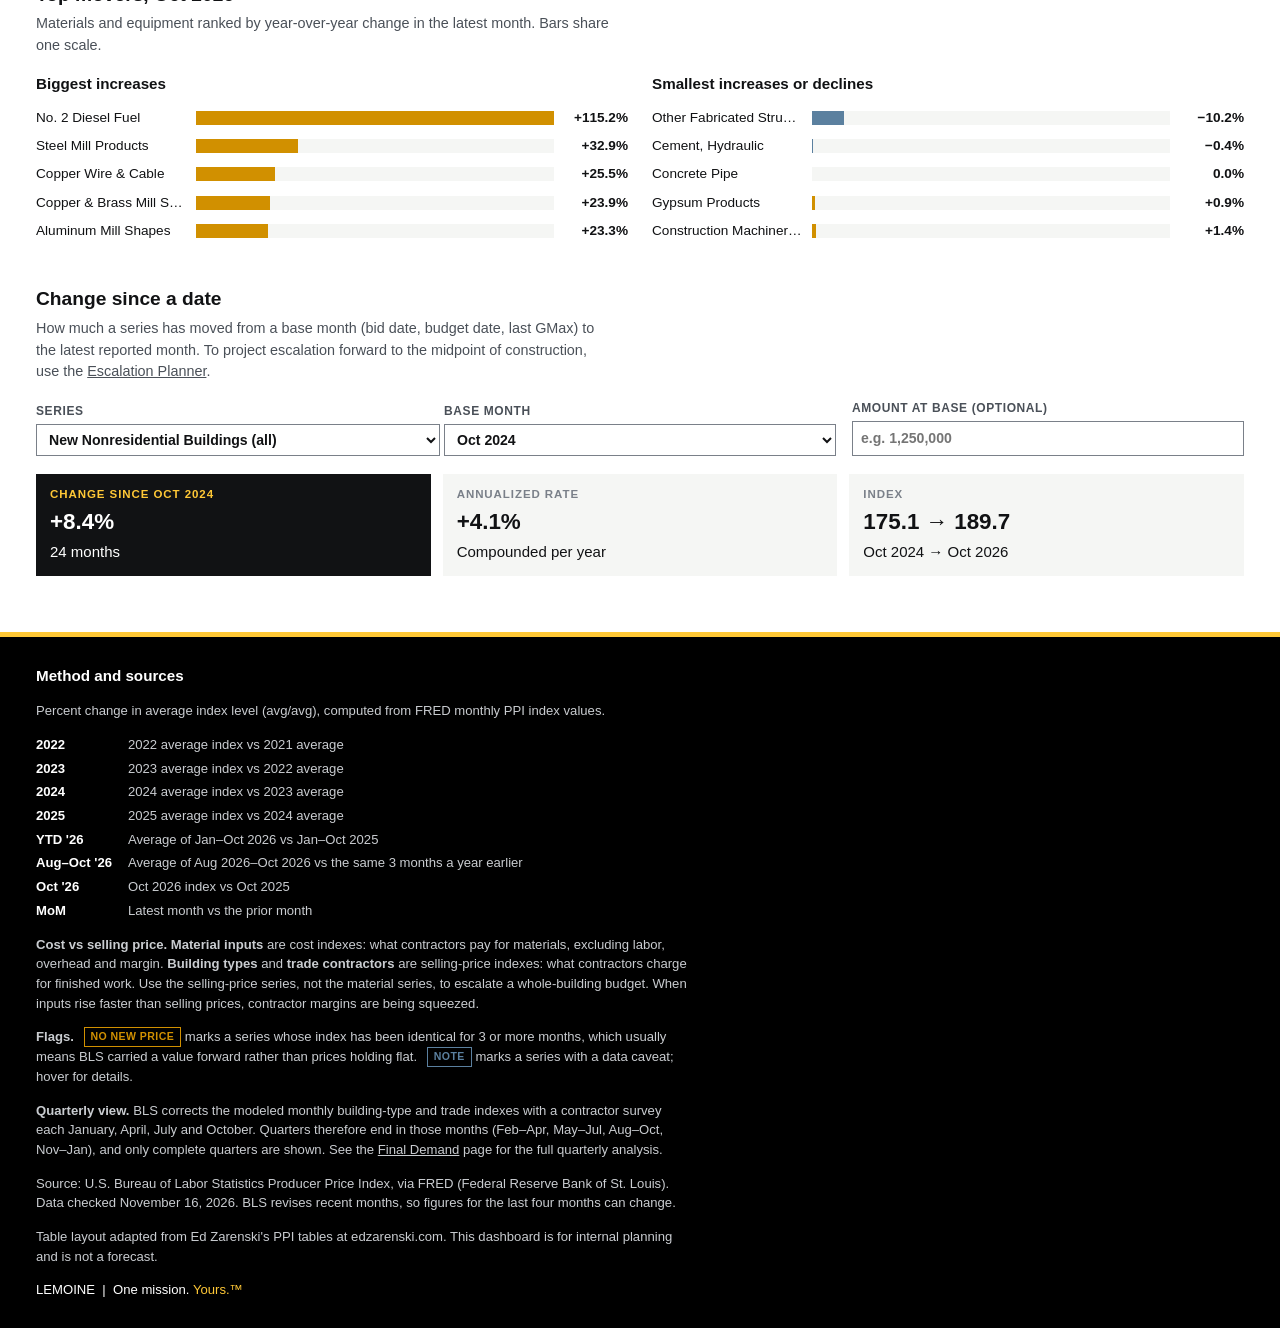
==== commit 7ab14c38: "Add auto-written 'What the data says' readout to each data page; daily check during PPI release week" ====
--- a/site/index.html
+++ b/site/index.html
@@ -5,7 +5,7 @@
 <meta name="viewport" content="width=device-width, initial-scale=1, viewport-fit=cover">
 <title>LEMOINE Construction PPI Dashboard</title>
 <meta name="description" content="Producer Price Index tracking for construction materials, building types and trade contractors. Updated automatically from FRED.">
-<link rel="stylesheet" href="assets/site.css?v=5">
+<link rel="stylesheet" href="assets/site.css?v=7">
 </head>
 <body>
 <div class="masthead">
@@ -48,11 +48,11 @@
   </div>
 </footer>
 
-<script src="assets/common.js?v=5"></script>
+<script src="assets/common.js?v=7"></script>
 <script>
 (() => {
   'use strict';
-  const { $, esc, fmtPct, fmtIdx, fmtMonth, fmtMoney, cssVar, spark } = LD;
+  const { $, esc, fmtPct, fmtIdx, fmtMonth, fmtMoney, cssVar, spark, moved } = LD;
   const cellClass = (v) => v == null ? 'c-na' : v >= 20 ? 'c-u4' : v >= 10 ? 'c-u3' : v >= 5 ? 'c-u2' : v >= 2 ? 'c-u1' : v > -2 ? 'c-0' : v > -5 ? 'c-d1' : v > -10 ? 'c-d2' : 'c-d3';
   const fredUrl = (id) => `https://fred.stlouisfed.org/series/${encodeURIComponent(id)}`;
 
@@ -68,21 +68,48 @@
     return f;
   }
 
+  function narrative() {
+    const S = D.summary, L = D.dataMonth, Ly = +L.slice(0, 4);
+    const lead = byId.WPUIP231200, bldg = byId.WPU801, diesel = byId.WPU057303;
+    const prev = LD.fmtMonthLong(LD.addMonths(L, -1)).split(' ')[0], yr = LD.fmtMonthLong(LD.addMonths(L, -12));
+    const nm = (s) => esc(s.short || s.name);
+    const p = [];
+    if (bldg) {
+      let t = `<b>${esc(LD.fmtMonthLong(L))} producer prices.</b> Selling prices for new nonresidential buildings ${moved(bldg.mom)} from ${prev} and stand ${Math.abs(bldg.cols.latest ?? 0).toFixed(1)}% ${(bldg.cols.latest ?? 0) >= 0 ? 'above' : 'below'} ${yr}.`;
+      if (bldg.cols.ytd != null) t += ` Year to date they are running ${Math.abs(bldg.cols.ytd).toFixed(1)}% ${bldg.cols.ytd >= 0 ? 'above' : 'below'} the same months of ${Ly - 1}.`;
+      if (D.tradeAvg?.latest != null) t += ` The four trade contractor indexes averaged ${fmtPct(D.tradeAvg.latest)} year over year.`;
+      p.push(t);
+    }
+    const mats = D.series.filter((s) => s.kind === 'material' && s.cols.latest != null);
+    const steady = mats.filter((s) => !s.volatile && s.id !== 'WPUIP231200');
+    const up = [...steady].sort((a, b) => b.cols.latest - a.cols.latest).slice(0, 3).filter((s) => s.cols.latest > 0);
+    const dn = [...steady].sort((a, b) => a.cols.latest - b.cols.latest).slice(0, 3).filter((s) => s.cols.latest < 0);
+    let t = `<b>Materials and equipment.</b> ${S.up} of ${S.materialCount} cost indexes are higher than a year ago and ${S.down} are lower; the median change is ${fmtPct(S.medianLatest)}.`;
+    if (lead) t += ` Inputs to nonresidential construction as a whole ${moved(lead.cols.latest)} year over year.`;
+    if (up.length) t += ` Largest increases: ${LD.joinList(up.map((s) => `${nm(s)} (${fmtPct(s.cols.latest)})`))}.`;
+    if (dn.length) t += ` ${dn.length === 1 ? 'Only decline' : 'Declines'}: ${LD.joinList(dn.map((s) => `${nm(s)} (${fmtPct(s.cols.latest)})`))}.`;
+    if (diesel?.cols.latest != null) t += ` Diesel, which swings sharply, ${moved(diesel.cols.latest)} year over year.`;
+    p.push(t);
+    if (lead && bldg && lead.cols.latest != null && bldg.cols.latest != null) {
+      const gap = Math.round((lead.cols.latest - bldg.cols.latest) * 10) / 10;
+      p.push(`<b>Cost vs price.</b> Input costs are ${gap >= 0 ? 'outpacing' : 'trailing'} building prices by <b>${Math.abs(gap).toFixed(1)} points</b> year over year. ${gap >= 2 ? 'That gap is margin pressure on fixed-price and GMax work.' : gap <= -2 ? 'Contractor pricing is running ahead of input costs.' : 'The two are moving roughly together.'}`);
+    }
+    const stale = D.series.filter((s) => s.staleSince);
+    if (stale.length) p.push(`${stale.length === 1 ? 'One series shows' : `${stale.length} series show`} no new price for three months or more, likely a BLS carry-forward: ${LD.joinList(stale.map(nm))}.`);
+    return LD.readout(p);
+  }
+
   function renderSummary() {
     const S = D.summary;
     const lead = byId.WPUIP231200, bldg = byId.WPU801, diesel = byId.WPU057303;
     const tile = (cls, eyebrow, val, sub, s) => `<div class="kpi ${cls}"><span class="eyebrow">${eyebrow}</span><span class="val num">${val}</span><span class="sub">${sub}</span>${s ? spark(s.history) : ''}</div>`;
-    let html = `<section id="summary" aria-labelledby="h-sum"><h2 id="h-sum">Where prices stand, ${esc(D.dataMonthLabel)}</h2><p class="lede">Year-over-year change for the latest reported month. Sparklines show the last 25 months of the index.</p><div class="kpis">`;
+    let html = `<section id="summary" aria-labelledby="h-sum"><h2 id="h-sum">Where prices stand, ${esc(D.dataMonthLabel)}</h2>${narrative()}<p class="lede">Year-over-year change for the latest reported month. Sparklines show the last 25 months of the index.</p><div class="kpis">`;
     if (lead) html += tile('lead', 'Nonres construction inputs', fmtPct(lead.cols.latest), `${fmtPct(lead.mom)} vs prior month · cost index`, lead);
     html += tile('', `Median of ${S.materialCount} materials`, fmtPct(S.medianLatest), `${S.up} up, ${S.down} down year over year`);
     if (bldg) html += tile('', 'Nonres building prices', fmtPct(bldg.cols.latest), 'What contractors charge · selling price', bldg);
     if (D.tradeAvg) html += tile('', 'Avg of 4 trade contractors', fmtPct(D.tradeAvg.latest), 'Concrete, roofing, electrical, mech/plumbing');
     if (diesel) html += tile('', 'No. 2 diesel fuel', fmtPct(diesel.cols.latest), 'Volatile; reported separately', diesel);
     html += `</div>`;
-    if (lead && bldg && lead.cols.latest != null && bldg.cols.latest != null) {
-      const gap = Math.round((lead.cols.latest - bldg.cols.latest) * 10) / 10;
-      html += `<p class="gap-note">Input costs are ${gap >= 0 ? 'outpacing' : 'trailing'} building prices by <b>${Math.abs(gap).toFixed(1)} points</b> year over year (inputs ${fmtPct(lead.cols.latest)} vs buildings ${fmtPct(bldg.cols.latest)}). ${gap >= 2 ? 'That gap is margin pressure on fixed-price and GMax work.' : gap <= -2 ? 'Contractor pricing is running ahead of input costs.' : 'The two are moving roughly together.'}</p>`;
-    }
     return html + `</section>`;
   }
 
--- a/site/assets/site.css
+++ b/site/assets/site.css
@@ -91,6 +91,11 @@
 .kpi svg { width: 100%; height: 34px; display: block; margin-top: 4px; }
 .gap-note { margin-top: 14px; padding: 12px 16px; background: var(--paper-2); border-left: 4px solid var(--gold); font-size: .9rem; }
 .gap-note b { font-variant-numeric: tabular-nums; }
+.readout { margin: 0 0 18px; padding: 14px 18px; background: var(--paper-2); border-left: 4px solid var(--gold); max-width: 96ch; }
+.readout .eyebrow { display: block; margin-bottom: 6px; }
+.readout p { margin: 0 0 8px; font-size: .92rem; line-height: 1.55; }
+.readout p:last-child { margin-bottom: 0; }
+.readout b { font-variant-numeric: tabular-nums; }
 
 /* Heatmap tables */
 .tablebox { overflow-x: auto; border: 1px solid var(--rule); }
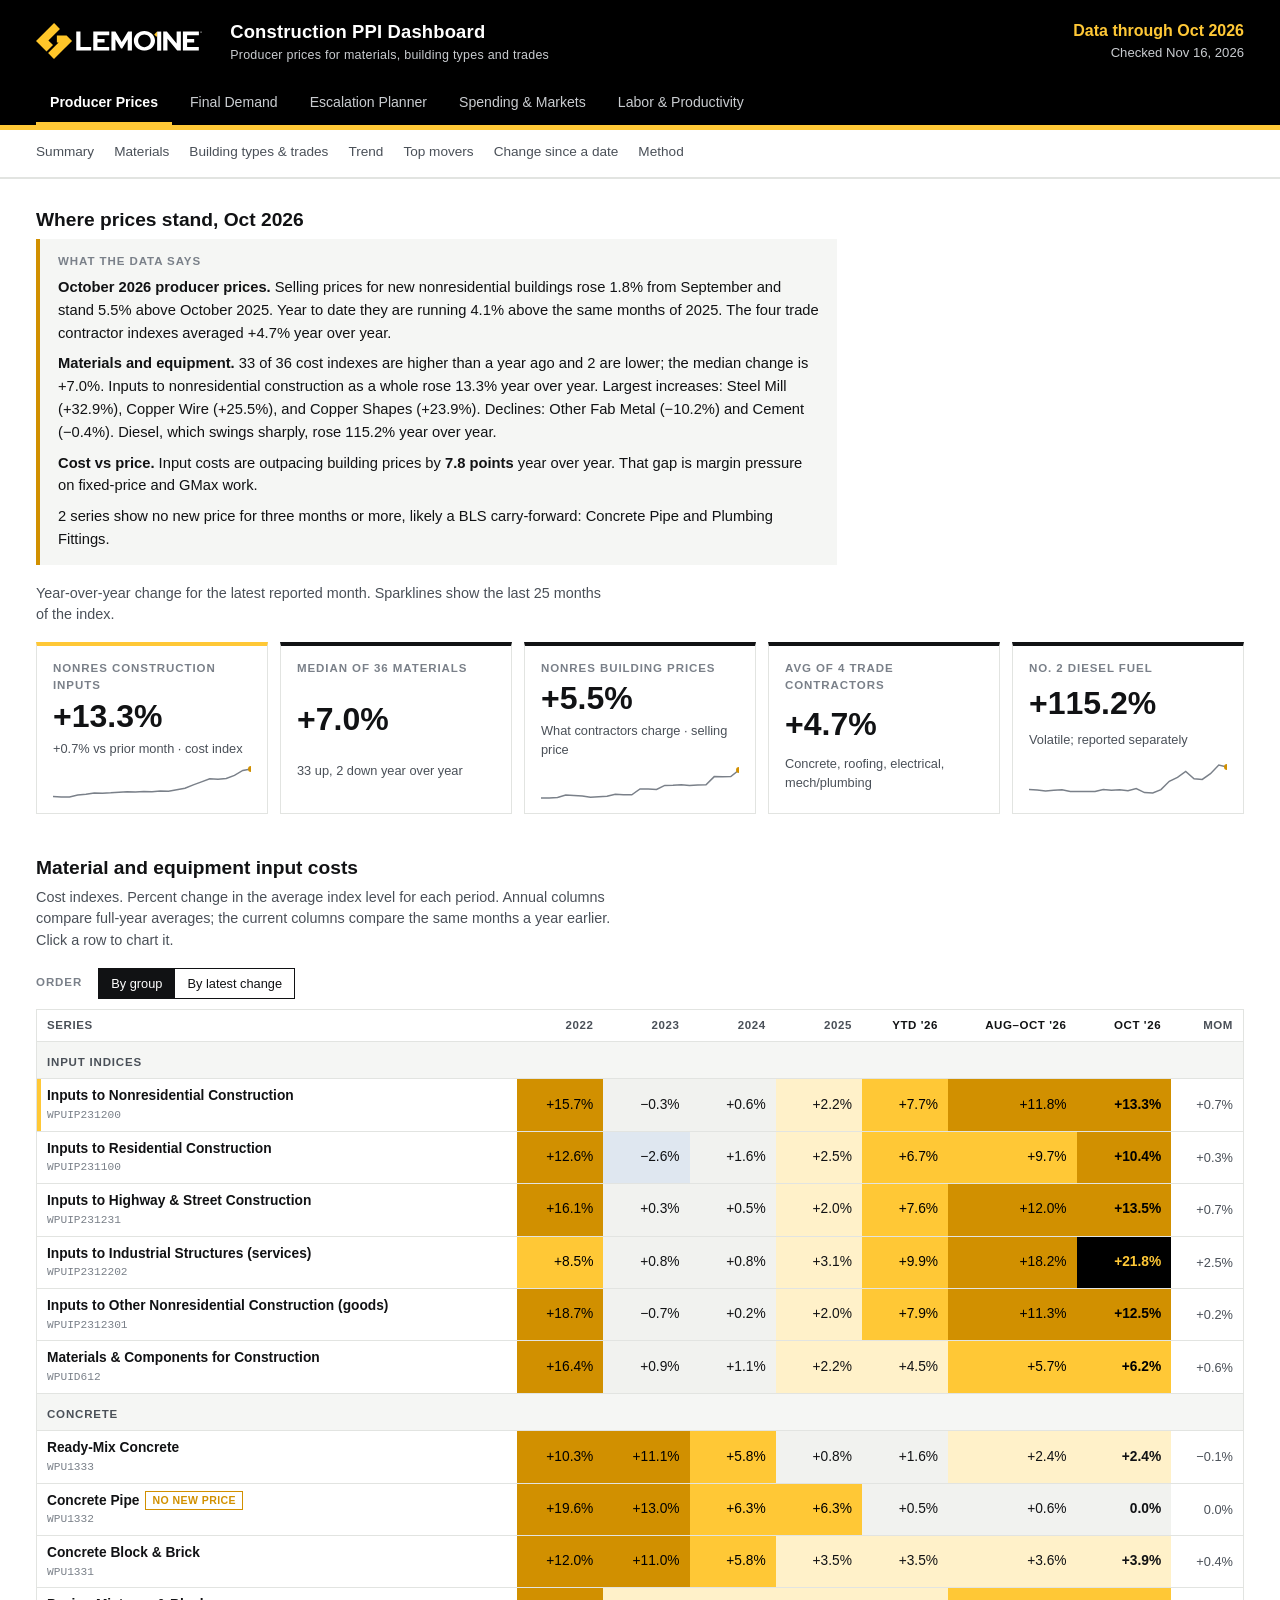
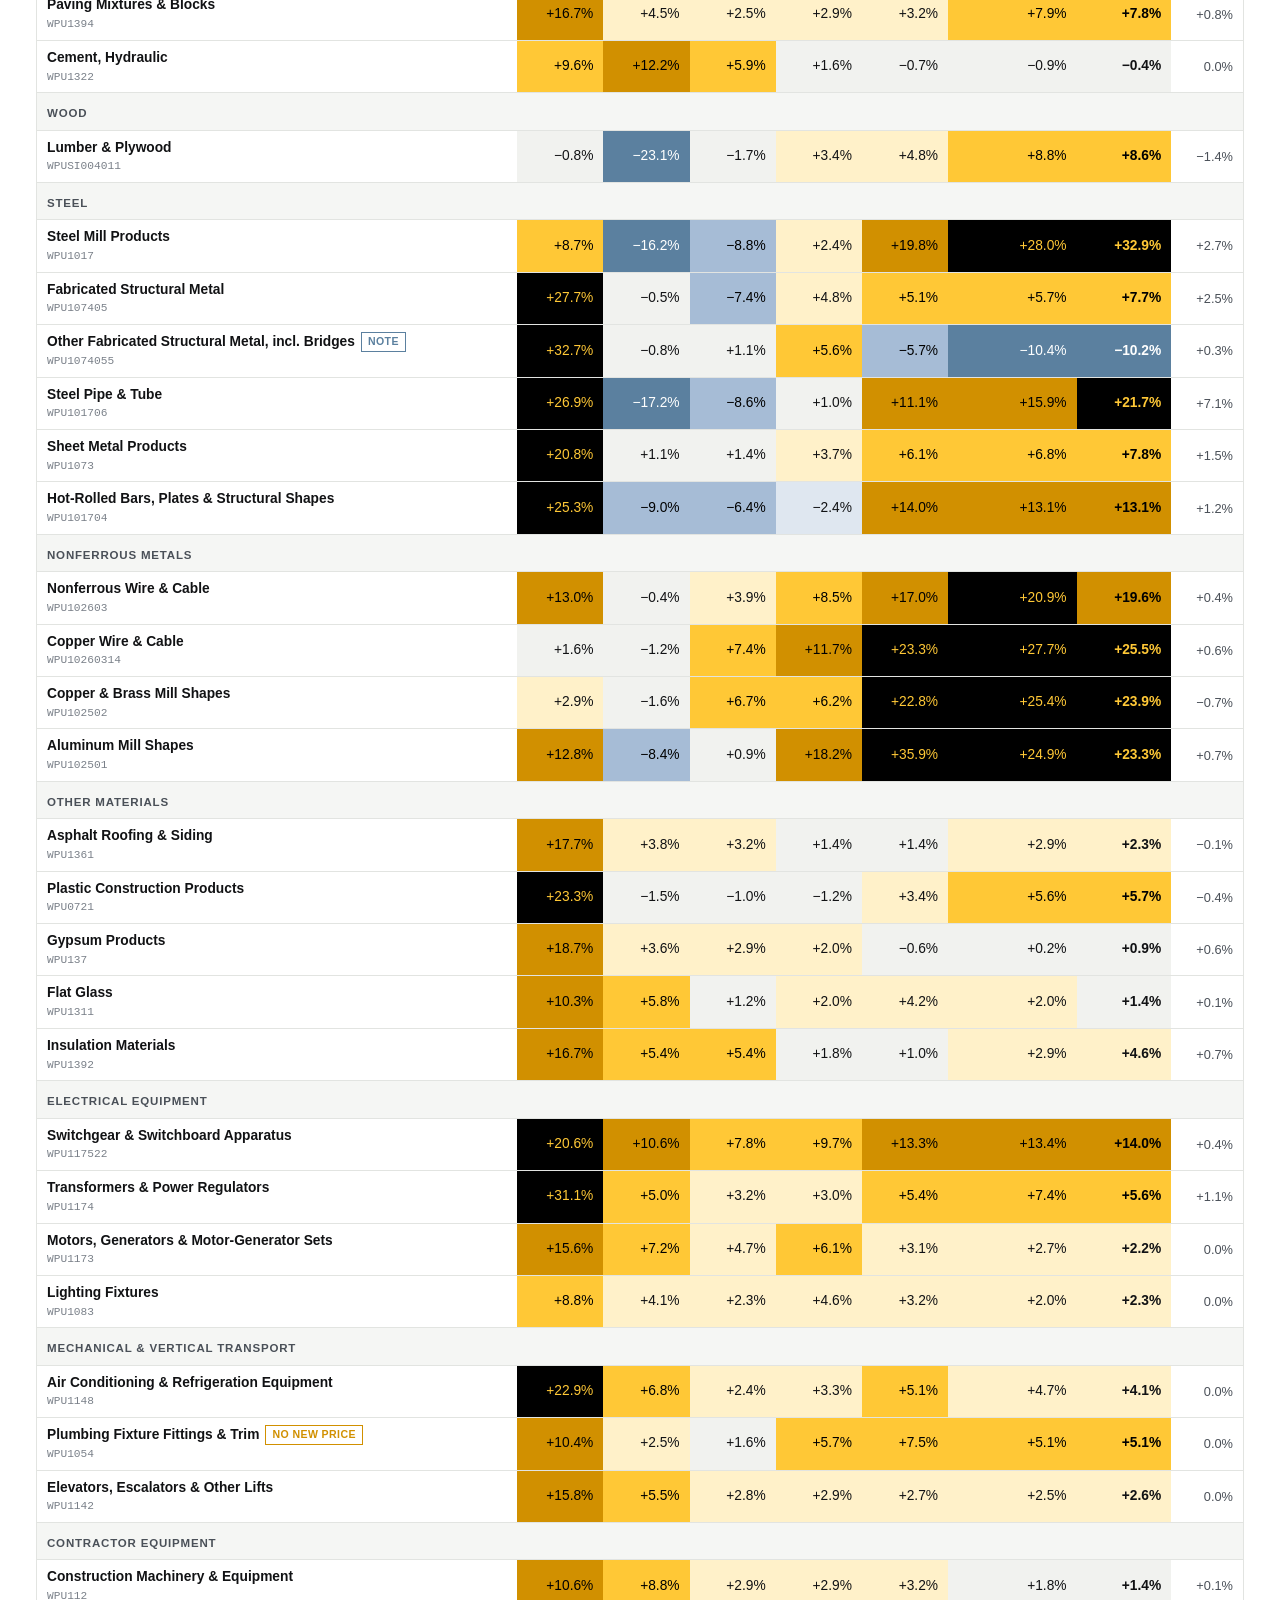
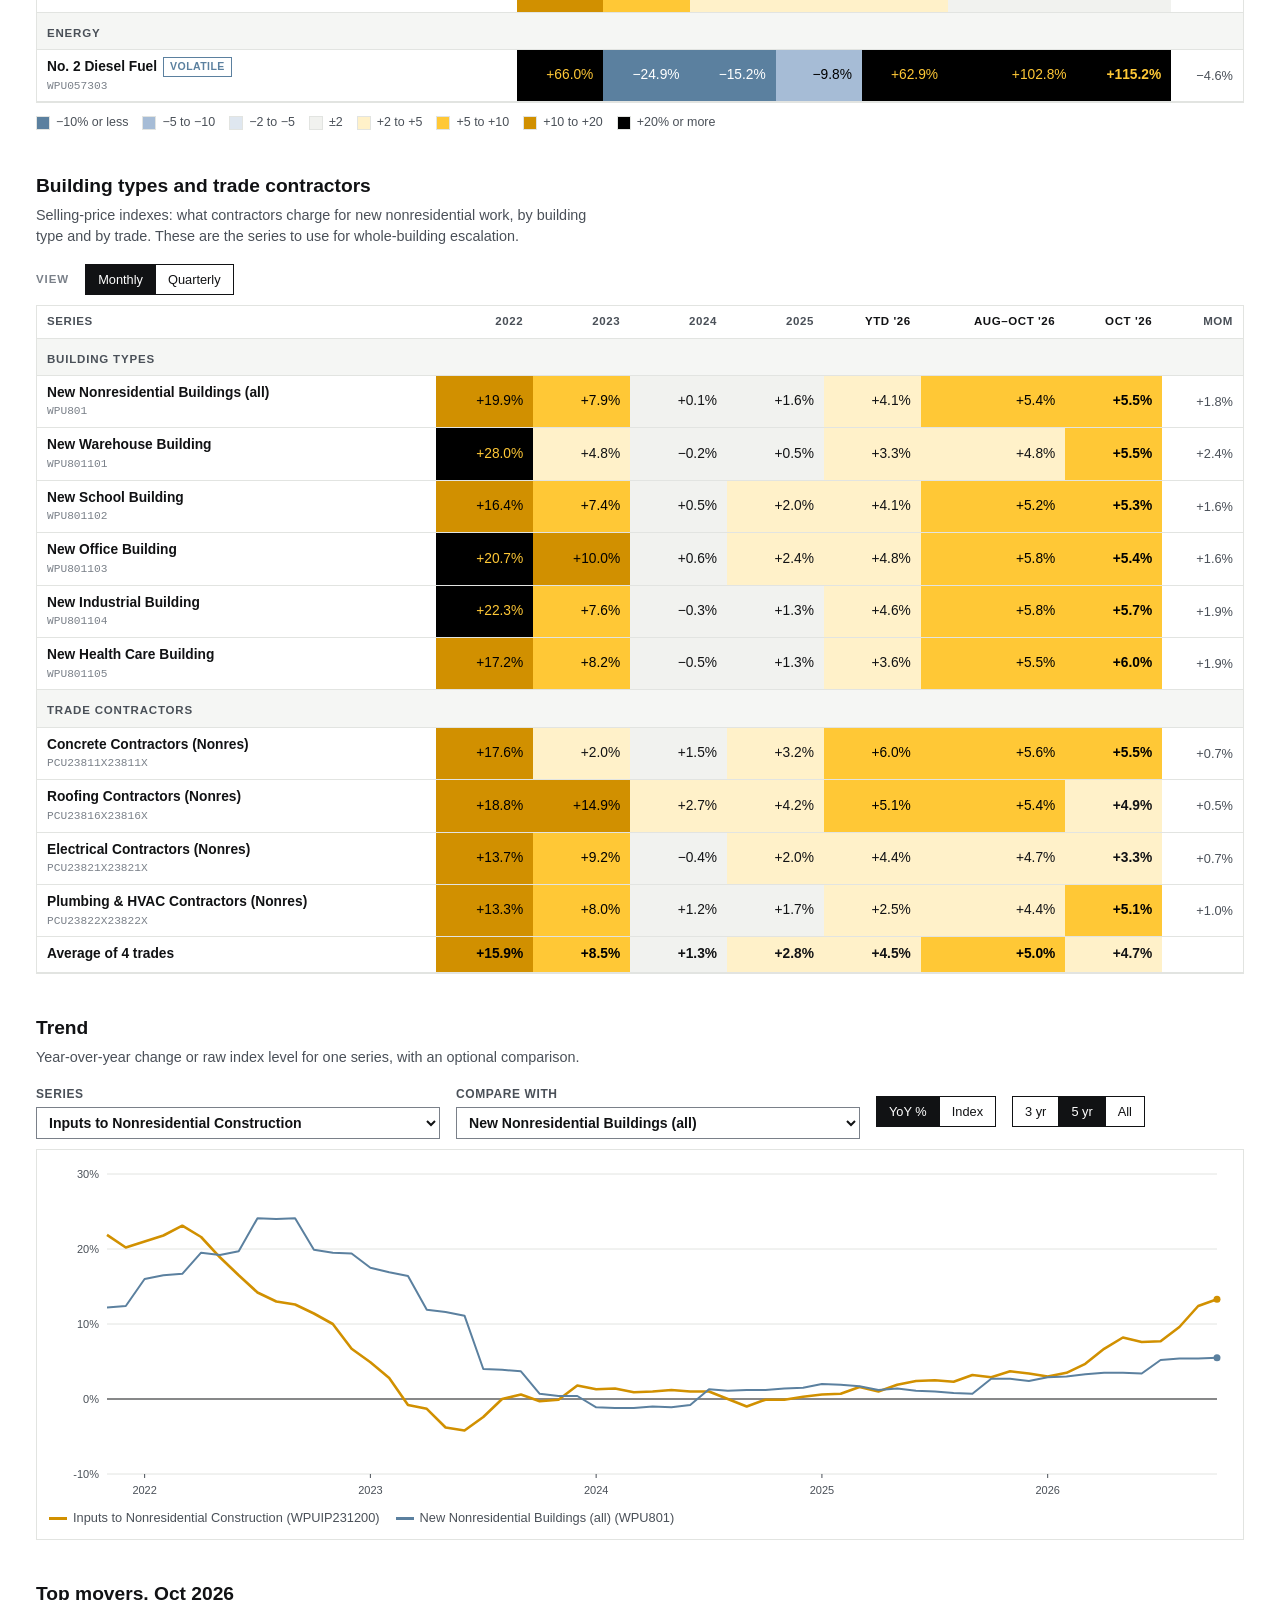
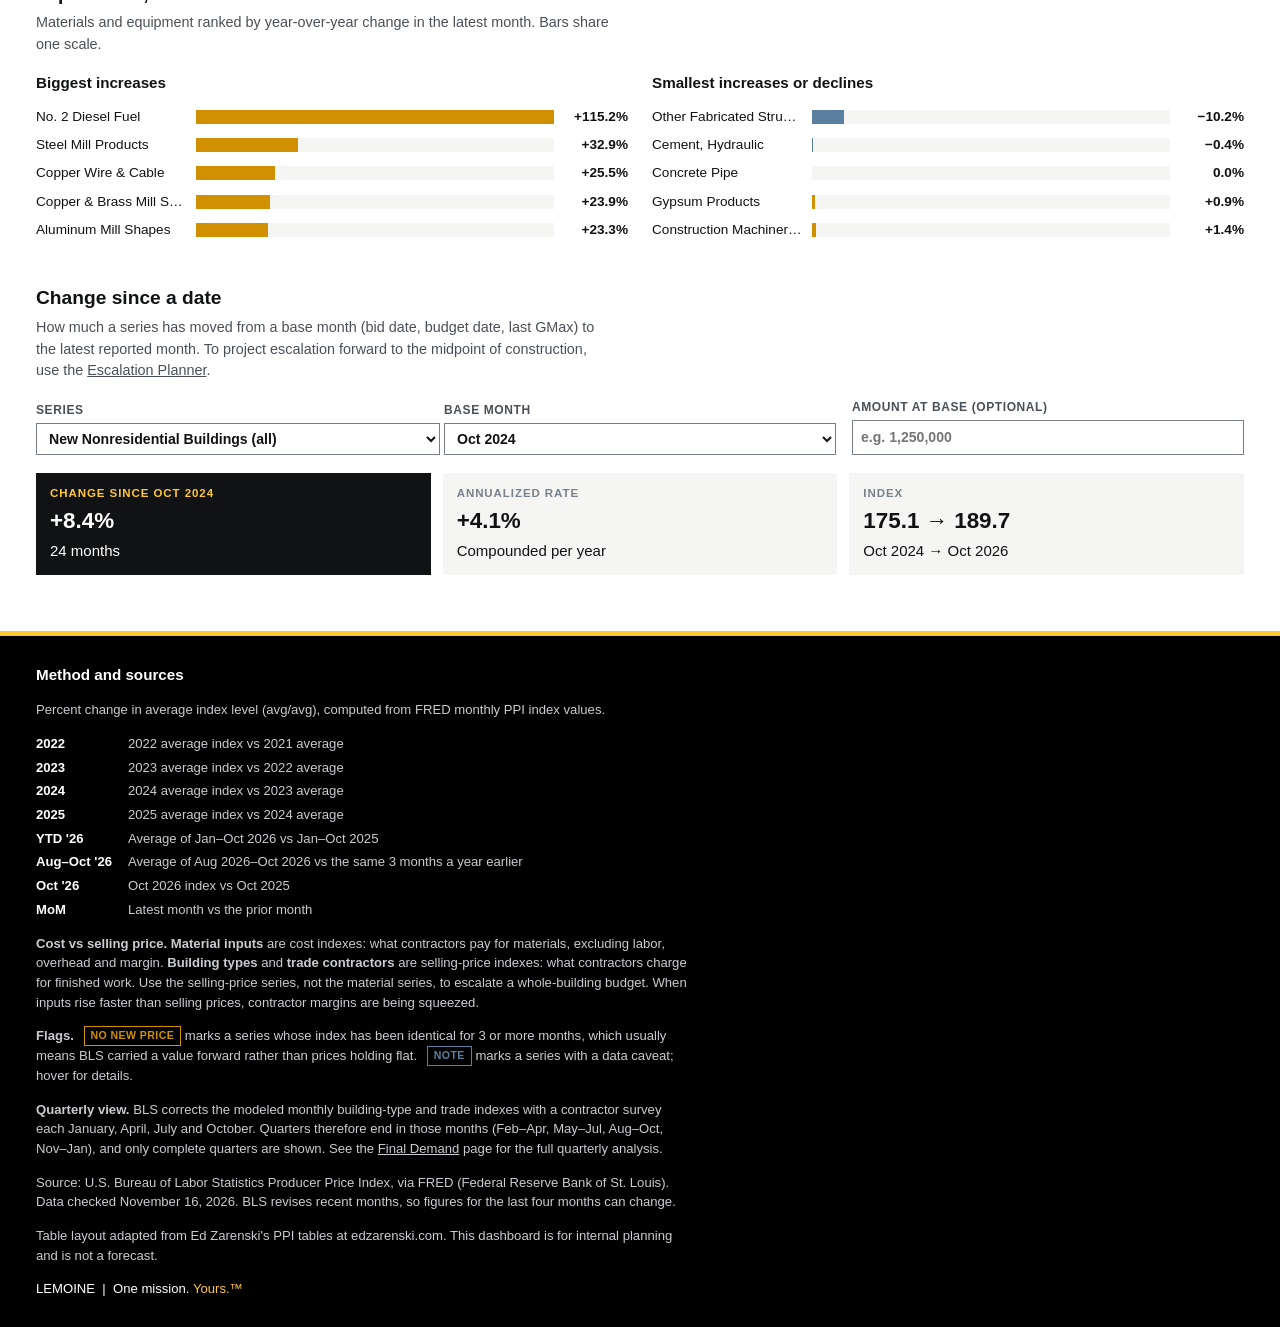
==== commit b6d840c5: "Tables: apply LEMOINE table format (words left, numbers right, thin top border on Total rows) Co-Aut" ====
--- a/site/index.html
+++ b/site/index.html
@@ -5,7 +5,7 @@
 <meta name="viewport" content="width=device-width, initial-scale=1, viewport-fit=cover">
 <title>LEMOINE Construction PPI Dashboard</title>
 <meta name="description" content="Producer Price Index tracking for construction materials, building types and trade contractors. Updated automatically from FRED.">
-<link rel="stylesheet" href="assets/site.css?v=7">
+<link rel="stylesheet" href="assets/site.css?v=8">
 </head>
 <body>
 <div class="masthead">
@@ -48,7 +48,7 @@
   </div>
 </footer>
 
-<script src="assets/common.js?v=7"></script>
+<script src="assets/common.js?v=8"></script>
 <script>
 (() => {
   'use strict';
--- a/site/assets/site.css
+++ b/site/assets/site.css
@@ -97,6 +97,7 @@
 .readout p:last-child { margin-bottom: 0; }
 .readout b { font-variant-numeric: tabular-nums; }
 
+/* Tables (WORKING_RULES rule 33): words left, numbers and dates right, headers follow their column, Total row has a thin top border. */
 /* Heatmap tables */
 .tablebox { overflow-x: auto; border: 1px solid var(--rule); }
 table.heat { border-collapse: collapse; width: 100%; min-width: 820px; font-size: .86rem; }
@@ -110,7 +111,7 @@
 .heat td.cell { font-variant-numeric: tabular-nums; min-width: 68px; }
 .heat td.cell.latest { font-weight: 700; }
 .heat td.mom { color: var(--ink-2); font-variant-numeric: tabular-nums; font-size: .8rem; }
-.heat tr.avg td { font-weight: 700; border-top: 2px solid var(--ink); }
+.heat tr.avg td { font-weight: 700; border-top: 1px solid var(--ink); }
 .nm { display: flex; flex-direction: column; }
 .nm .t { font-weight: 600; }
 .nm .id { font-family: var(--mono); font-size: .7rem; color: var(--ink-3); text-decoration: none; }
@@ -204,7 +205,7 @@
 .plain th:first-child, .plain td:first-child { text-align: left; white-space: normal; }
 .plain thead th { font-size: .72rem; text-transform: uppercase; letter-spacing: .05em; color: var(--ink-2); font-weight: 600; vertical-align: bottom; }
 .plain tr.grp th { text-align: left; background: var(--paper-2); font-size: .72rem; text-transform: uppercase; letter-spacing: .07em; color: var(--ink-2); padding-top: 12px; }
-.plain tr.total td { font-weight: 700; }
+.plain tr.total td { font-weight: 700; border-top: 1px solid var(--ink); }
 .plain tr.click { cursor: pointer; }
 .plain tr.click:hover td:first-child, .plain tr.click.sel td:first-child { box-shadow: inset 4px 0 0 var(--yellow); }
 .pos { color: var(--up-text); } .neg { color: var(--dn-text); }
